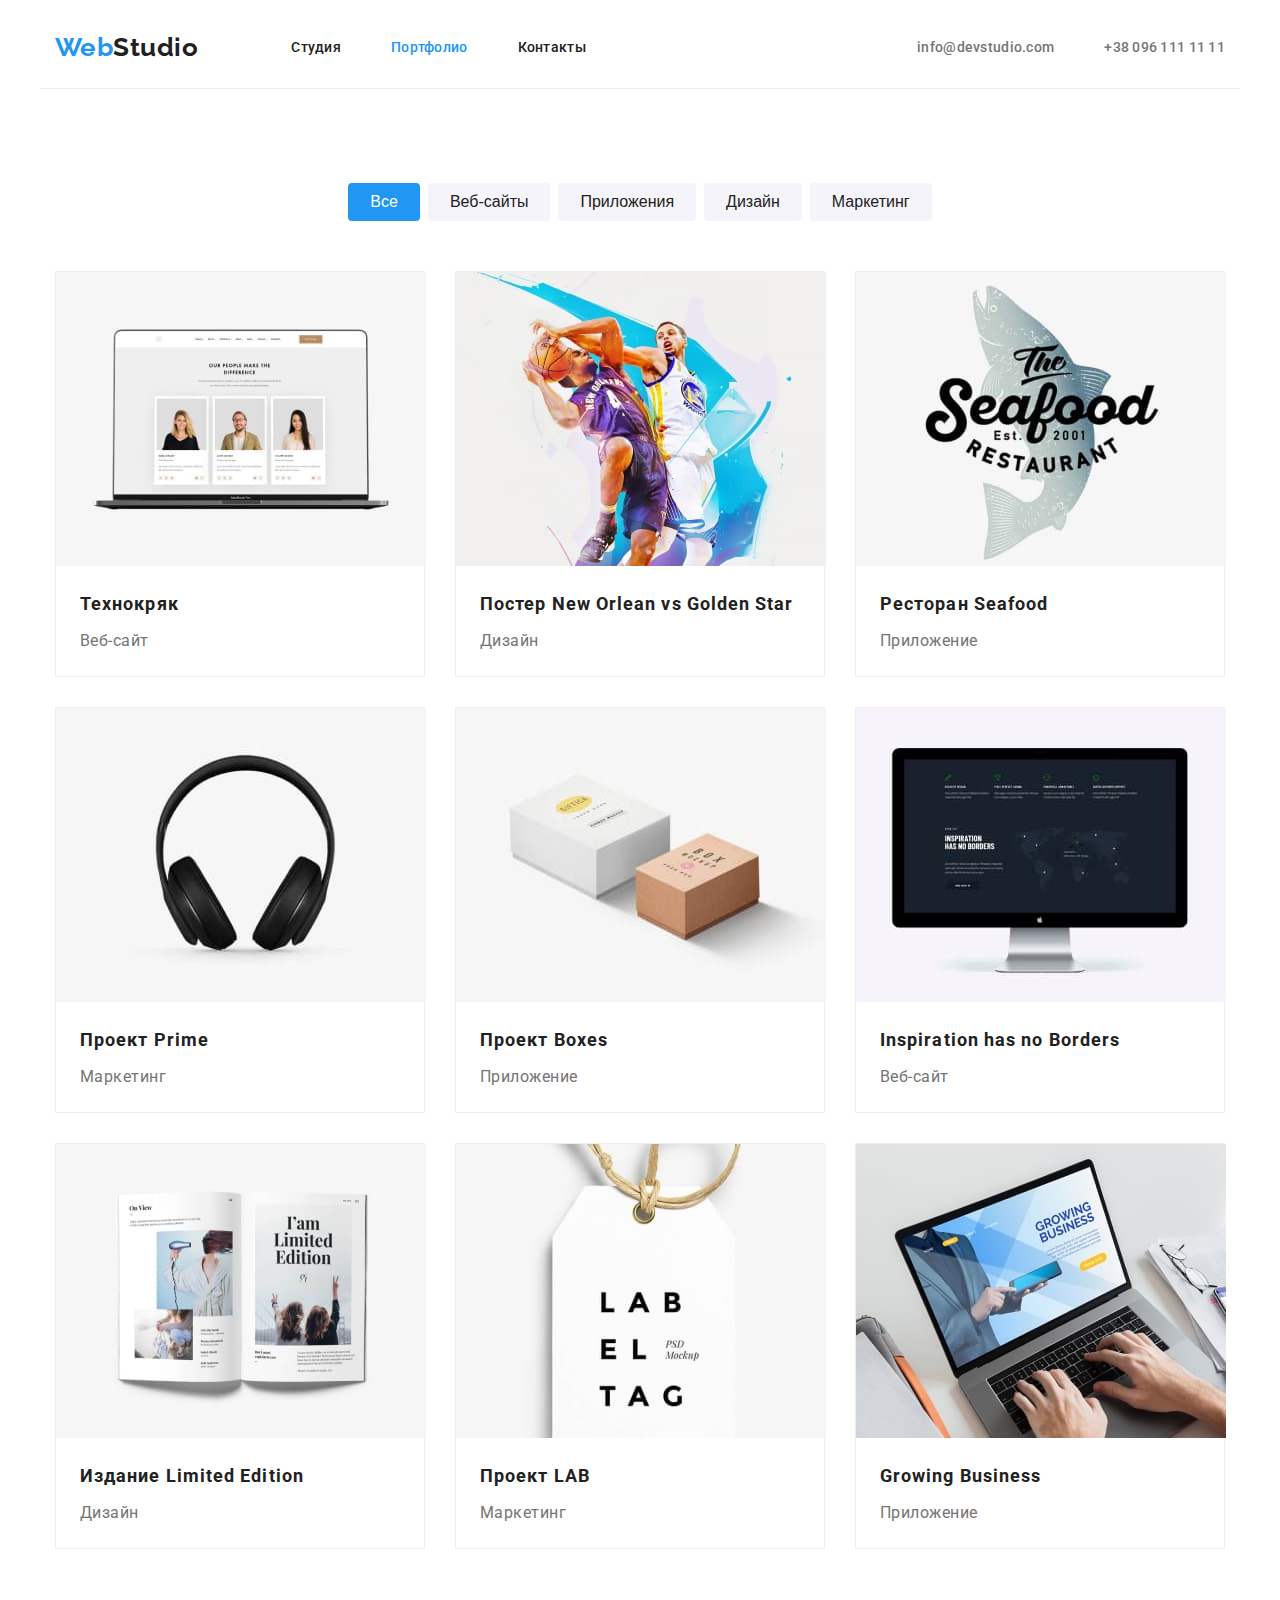
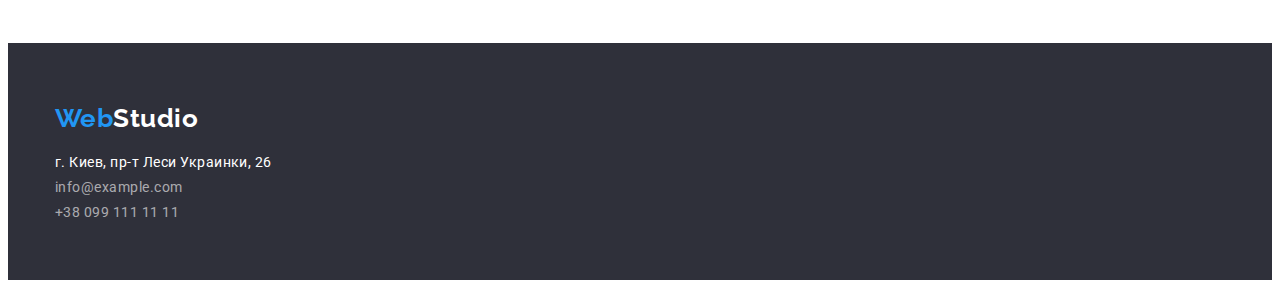
==== portfolio.html @ f2eadd8b "скопіював файли з попередньої  роботи" ====
<!DOCTYPE html>
<html lang="ru">

<head>
    <meta charset="UTF-8">
    <meta http-equiv="X-UA-Compatible" content="IE=edge">
    <meta name="viewport" content="width=device-width, initial-scale=1.0">
    <title>Document</title>
    <link
        href="https://fonts.googleapis.com/css2?family=Raleway:wght@700&family=Roboto:wght@400;500;700;900&display=swap"
        rel="stylesheet" />
    <link rel="stylesheet" href="node_modules/modern-normalize/modern-normalize.css">
    <link rel="stylesheet" href="./css/styles.css">

</head>

<body>

    <header>
        <section class="header ">
            <div class="container container-header">
                <a href="./index.html" class="logo"> <span class="blue-part">Web</span>Studio</a>
                <nav class="nav">
                    <ul class="site-nav">
                        <li class="nav-item"><a href="/index.html" class="link ">Студия</a></li>
                        <li class="nav-item"><a href="./portfolio.html" class="link current">Портфолио</a></li>
                        <li class="nav-item"><a href="" class="link ">Контакты</a></li>
    
                    </ul>
                </nav>
                <div class="connection">
                      <ul class="site-link">
                          <li class="connection-item"><a href="mailto:info@devstudio.com" class="link">info@devstudio.com</a></li>
                          <li class="connection-item"><a href="tel:+380961111111" class="link">+38 096 111 11 11</a></li>
                     </ul>
                </div>

            </div>
        </section>
    </header>

   <main>
       <h1 class="visually-hidden"> портфолио вебстудии</h1>
       
       <section class="section">
           <div class="container portfolio-cnt">
            <h2 class="visually-hidden">образци</h2>
            <ul class="filter ">
                <li class="filters"><button type="button" class="filter-button current">Все</button></li>
                <li class="filters"><button type="button" class="filter-button">Веб-сайты</button></li>
                <li class="filters"><button type="button" class="filter-button">Приложения</button></li>
                <li class="filters"><button type="button" class="filter-button">Дизайн</button></li>
                <li class="filters"><button type="button" class="filter-button">Маркетинг</button></li>
            </ul>
            
            
            <ul class="exampls card-set">
                <li class="one-exampl"> <a href="" class="link"><img src="./images/img(1)(1).jpg" alt="Технокряк" width="370">
                        <h3 class="title">Технокряк</h3>
                        <p class="kind">Веб-сайт</p>
                    </a>
            
                </li>
                <li  class="one-exampl"><a href="" class="link"> <img src="./images/img(2)1.jpg" alt="Постер New Orlean vs Golden Star" width="370">
                        <h3 class="title">Постер New Orlean vs Golden Star </h3>
                        <p class="kind">Дизайн</p>
                    </a>
            
                </li>
                <li class="one-exampl"><a href="" class="link"> <img src="./images/img(3)(1).jpg" alt="Ресторан Seafood" width="370">
                        <h3 class="title">Ресторан Seafood</h3>
                        <p class="kind">Приложение</p>
                    </a>
            
                </li>
                <li class="one-exampl"><a href="" class="link"><img src="./images/img(4)(1).jpg" alt="Проект Prime" width="370">
                        <h3 class="title">Проект Prime</h3>
                        <p class="kind">Маркетинг</p>
                    </a>
            
                </li>
                <li class="one-exampl"><a href="" class="link"><img src="./images/img(5)(1).jpg" alt="Проект Boxes" width="370">
                        <h3 class="title">Проект Boxes</h3>
                        <p class="kind">Приложение</p>
                    </a>
            
                </li>
                <li class="one-exampl"><a href="" class="link"><img src="./images/img(6)(1).jpg" alt="Inspiration has no Borders" width="370">
                        <h3 class="title">Inspiration has no Borders</h3>
                        <p class="kind">Веб-сайт</p>
                    </a>
            
                </li>
                <li class="one-exampl"><a href="" class="link"><img src="./images/img(7)(1).jpg" alt="Издание Limited Edition" width="370">
                        <h3 class="title">Издание Limited Edition</h3>
                        <p class="kind">Дизайн</p>
                    </a>
            
                </li>
                <li class="one-exampl"><a href="" class="link"><img src="./images/img(8)(1).jpg" alt="Проект LAB" width="370">
                        <h3 class="title">Проект LAB</h3>
                        <p class="kind">Маркетинг</p>
                    </a>
            
                </li>
                <li class="one-exampl"><a href="" class="link"><img src="./images/img(9)(1).jpg" alt="Growing Business" width="370">
                        <h3 class="title">Growing Business</h3>
                        <p class="kind">Приложение</p>
                    </a>
            
                </li>
            </ul>
           </div>
       </section>


   </main>

    <footer class="footer">
        <div class="container footer-container">
            <a href="./index.html" class="footer-logo logo"> <span class="blue-part">Web</span>Studio</a>
            <address class="address">
                <p class="kuyiv-address">г. Киев, пр-т Леси Украинки, 26</p>
                <a href="mailto:info@example.com" class="link">info@example.com</a>
                <a href="tel:+380991111111" class="link tell-link">+38 099 111 11 11</a>
            </address>
        </div>
    
    </footer>
</body>

</html>
---- css/styles.css ----
html {
    box-sizing: border-box;
}


*,
*::before,
*::after {
    box-sizing: inherit;
}


:root {
    --primary-text-color: #757575;
    --section-title-color: #212121;
    --accent-color: #2196F3;
    --white-color: #ffffff;
    --fotter-link: rgba(255, 255, 255, 0.6);


}
  
/* --------RESET------- */

p,
h1,
h2,
h3,
h4,
h5,
h6 {
    margin: 0;
}

ul, ol {
    padding-left: 0;
    margin: 0;
}

img {
    display: block;
}

/* ----------загальні--------- */


body {

    color:var(--primary-text-color) ;
    font-family: 'Roboto', sans-serif;
    letter-spacing: 0.03em;   
}

.container {
    width: 1200px;
    padding-left: 15px;
    padding-right: 15px;
    margin: 0 auto;
}

.title {
    color:var(--section-title-color);
    ;

}

.hero-title,
.preferences-title {
    text-transform: uppercase;
}



.section-title {
    height: 42px;
    margin-bottom: 50px;
        font-weight: 700;
        font-size: 36px;
        line-height: 1.16;
        text-align: center;
    
        color:var(--section-title-color)
}

ul {
    list-style: none;
} 

.link {
    text-decoration: none;
}

.section {

    padding-top: 94px;
}

/* heder */
/* логотип */



.container-header {

    display: flex;
      border-bottom: 1px solid #ECECEC;
    
}

.header {
    background: #FFFFFF;

}

.logo {
    margin-right: 93px;
    padding-top:24px ;
   

    font-family: 'Raleway', sans-serif;
        font-weight: 700;
        font-size: 26px;
        line-height: 1.19;
        color: var(--section-title-color);
        text-decoration: none;
}
.logo .blue-part,
.footer-logo .blue-part {
    color: var(--accent-color);
}

.footer-logo {
    font-family: 'Raleway', sans-serif;
        font-weight: 700;
        font-size: 26px;
        line-height: 1, 19;
        color: var(--white-color);
        text-decoration: none;
}

/* site naw */

.nav-item:not(:last-child),
.connection-item:not(:last-child)   {
    margin-right: 50px;
}




.site-nav .link {
    color: var(--section-title-color);

}



.site-nav .link:hover,
 .site-nav .link:focus {
    color: var(--accent-color);
 }
 .site-link .link,
 .site-nav .link {
     display: inline-block;
     padding-top: 32px;
     padding-bottom: 32px;

 }



/* посилання у шапці  */
.site-link .link {
color: var(--primary-text-color);
}

.site-link .link:hover,
.site-link .link:focus {
color:var(--accent-color);
} 

.connection {
    margin-left: auto;
}

/* спільне для усіх посилань шапки */
.site-link,
.site-nav {
    font-family: 'Roboto';
        font-weight: 500;
        font-size: 14px;
        line-height: 1.14;
        letter-spacing: 0.02em; 
         display: flex;


}
/* хедер закрито */


 
/* main */

/* герой */

.hero .container{

 margin-bottom: 94px;

}

.hero {
    padding-top: 200px;
    padding-bottom: 210px;
    text-align: center;
   background: #2F303A;
}

    

.hero-title {
    margin-bottom: 30px;
           font-weight: 900;
        font-size: 44px;
        line-height: 1.36;
        margin: 0 auto;

    max-width: 696px;    
     
}
       
/* button */
.hero .hero-button {
    display: block;
    height: 50px;
    width: 200;
    margin: 0 auto;
    padding: 10px  34px;
        border-radius: 4px;
        font-family: inherit;
        font-weight: 700;
        font-size: 16px;
        line-height: 1.88;
        border: 0;
        background-color: #2196F3; 

        cursor: pointer; 
        margin-top: 30px;  
}


.hero .hero-button:hover,
.hero .hero-button:focus {
    background: #188CE8;
}



 /* cпільне для банера */
 .hero-button,
 .hero-title {
     color: var(--white-color);
     letter-spacing: 0.06em;
  
 } 
 /* герой закрито */

 /* перша секція */

.preferences:not(:last-child) {
    margin-right: 30px;
}


 .preferences-list {
    display: flex;
 }
 
 .section-preferences {

 
 }

 .container-preferences {

 }

 .visually-hidden {
     position: absolute;
     width: 1px;
     height: 1px;
     margin: -1px;
     border: 0;
     padding: 0;

     white-space: nowrap;
     clip-path: inset(100%);
     clip: rect(0 0 0 0);
     overflow: hidden;
 }


.preferences-title {
    height: 16px;
    width: 270px;
    margin-bottom: 10px;
        font-weight: 700;
        font-size: 14px;
        line-height: 1.14;
        color: var(--section-title-color)
}
.preferences-text {
    height: 75px;
    width: 270px;
        font-size: 14px;
        line-height: 1.71;
 }
 /* перша секція закрито */


 /* -----------WORKS--------- */

.works {
 margin-bottom: 94px;
}


.works-list {
     display: flex;

}

.works-foto:not(:last-child) {
     margin-right: 30px;
     
}

.works-title {
    width: 376;

}



/* наша команда */

.co-worker {
    width: 270px;
    background-color: var(--white-color);
    border-bottom-right-radius: 4px;
    border-bottom-left-radius: 4px;
    box-shadow: 0px 2px 1px 0px #00000033;
    
        box-shadow: 0px 1px 1px 0px #00000024;
    
        box-shadow: 0px 1px 3px 0px #0000001F;;

}



.co-worker:not(:last-child) {
    margin-right: 30px;
}

.team-list {
 display: flex;
}

.team-container {

   padding-bottom: 94px;

}

.our-team {
background: #F5F4FA;

}

.name {
        font-weight: 500;
        font-size: 16px;
        line-height: 1.17;
        margin-top: 30px;
        margin-bottom: 10px;
        text-align: center;

}

.position {
        font-size: 16px;
        line-height: 1.17px;
        margin-bottom: 30px;
        text-align: center;

}

/* наша команда end */
/* main end */


/* footer */

.footer-container {
    padding-bottom: 60px;
    padding-top: 60px;
}

.footer {
    background: #2F303A;
}

.address {
    margin-top: 20px;
    color: #ffffff;
}

.kuyiv-address {
    margin-bottom: 9px;
    font-style: normal;
}

.address .link {
    display: block;
    width: 231px;
    color: var(--fotter-link);
    font-style: normal;
}

.tell-link {
    margin-top: 9px;
}

.address-link .link,
.address {
font-size: 14px;


}


/* додатково для портфоліо */
 
/* filter button */

.portfolio-cnt {
   margin-bottom: 94px;

}

.filter {
    display: flex;
    margin: 0 auto;
    justify-content: center;
    flex-basis: calc((100%-30px)3);
}

.card-set {
    display: flex;
    flex-wrap: wrap;
    gap: 30px;
}


.filters:not(:last-child) {
    margin-right: 8px;
}

.filter-button {
    padding: 6px 22px;
    border: 0;
    border-radius: 4px;
    margin-bottom: 50px;


    font-weight: 500;
        font-size: 16px;
        line-height:1.62;
        color: var(--section-title-color);
        cursor: pointer;
        background: #F5F4FA;
}
.filter-button:hover,
.filter-button:focus {
    box-shadow: 0px 2px 2px 0px #0000001F;
    
        box-shadow: 0px 1px 2px 0px #00000014;
    
        box-shadow: 0px 3px 1px 0px #0000001A;

    font-family: inherit;

    color: var(--white-color);
    background-color: var(--accent-color);
}
 /* filter button end */
 
 /* приклади */

 .one-exampl {
     border: 1px solid #EEEEEE;
     width: 370px;
     
 }


.exampls .title {
    padding: 0 0 0 24px;
    font-weight: 700;
        font-size: 18px;
        line-height: 2;
        letter-spacing: 0.06em;
        margin-top: 20px;
} 

.exampls .kind {
    padding: 0 0 0 24px;
        font-size: 16px;
        line-height: 1.87;
        color: var(--primary-text-color);
        margin-bottom: 20px;
        margin-top: 4px;
}


 .address-link .link:hover, 
 .address-link .link:focus {
     color: var(--accent-color);
 }

 /* правкі */
.site-nav .current {
    color: var(--accent-color);
}
.filter .current {
background-color: var(--accent-color);
color: var(--white-color);
}

.exampls .title {

}
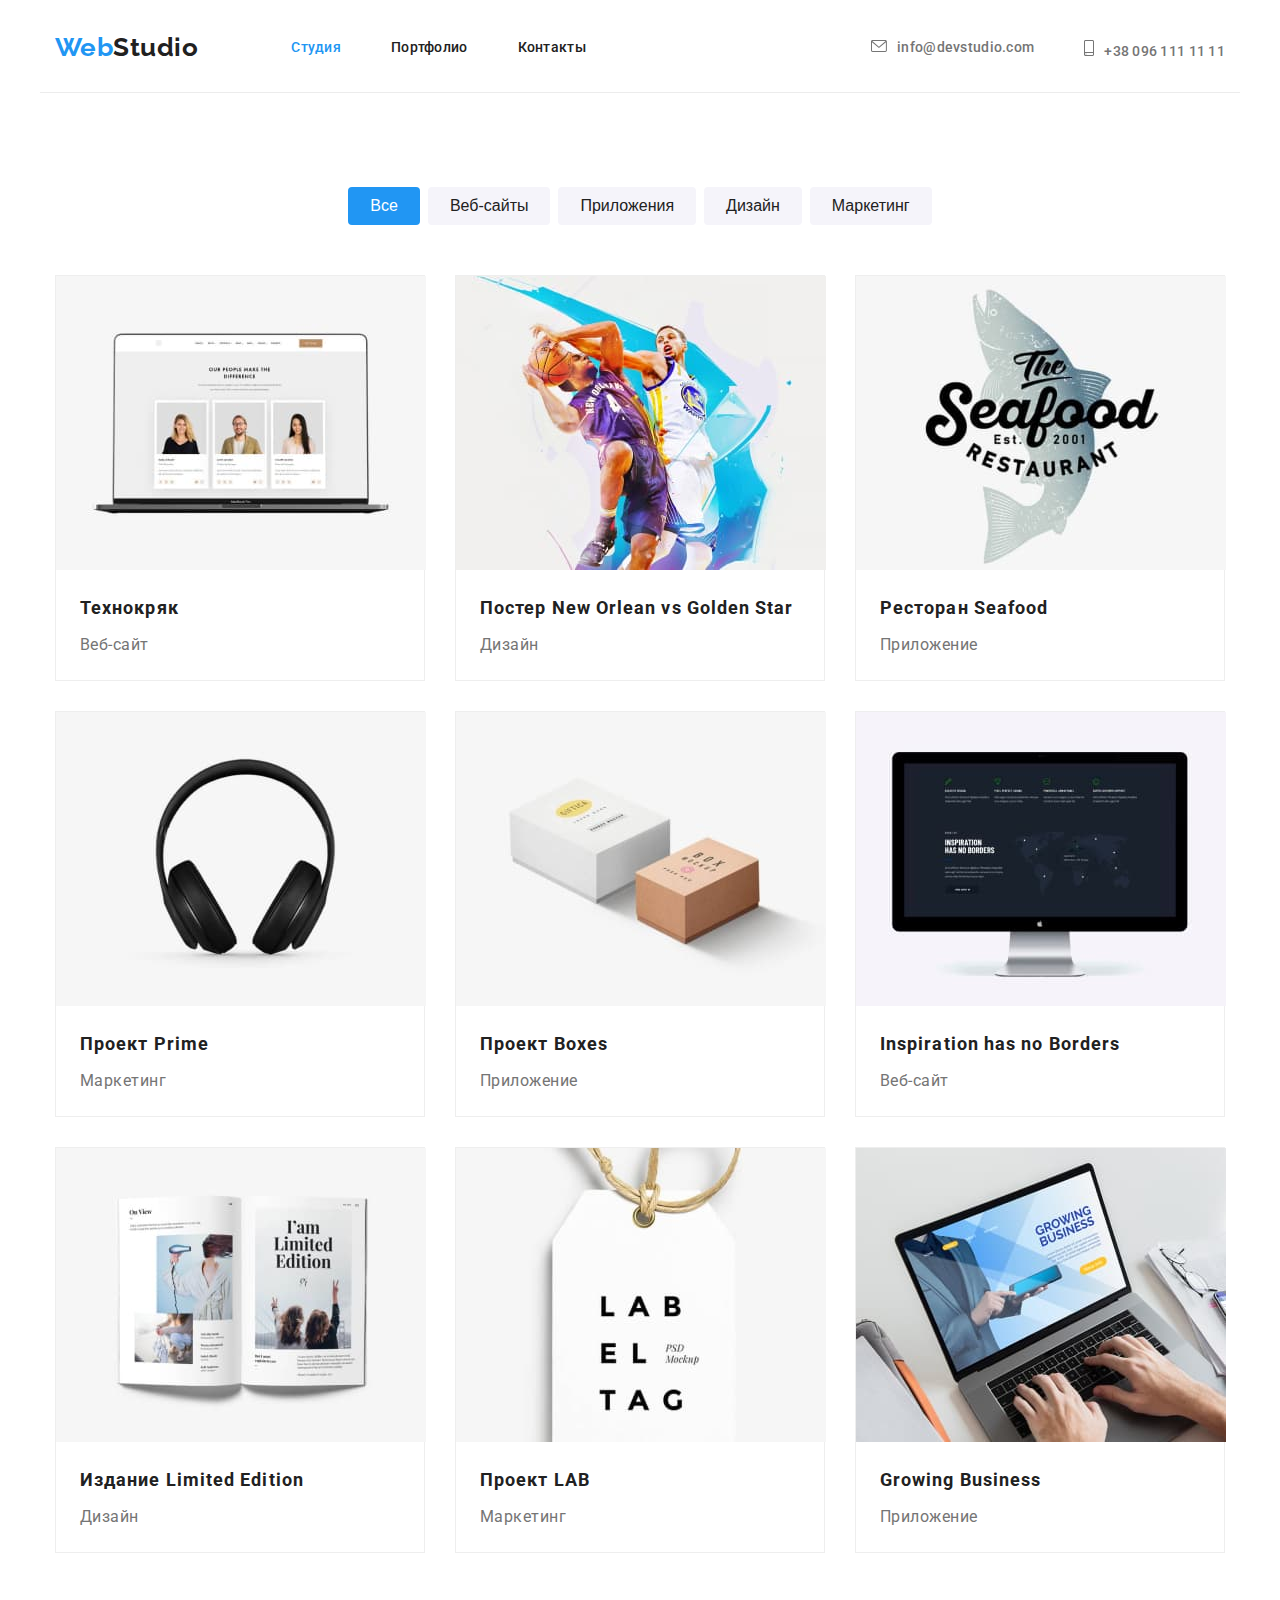
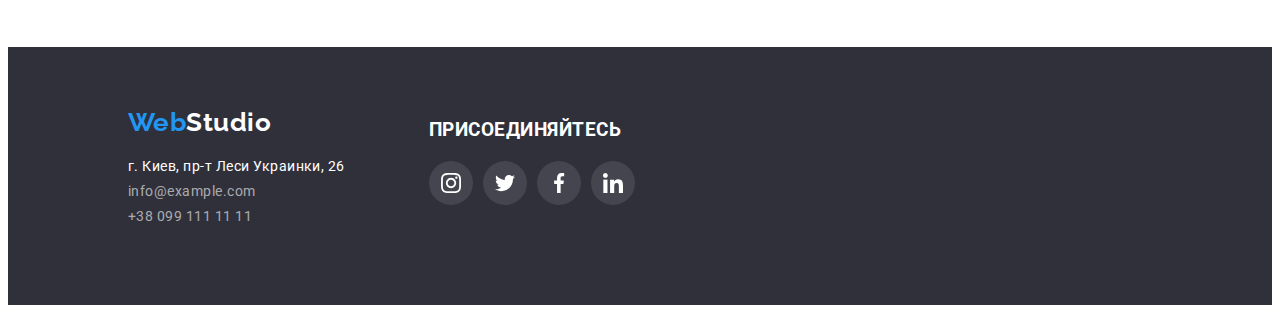
==== commit 53d7948f: "додаав усе шо треба" ====
--- a/portfolio.html
+++ b/portfolio.html
@@ -17,28 +17,33 @@
 <body>
 
     <header>
-        <section class="header ">
+        <section class="header">
             <div class="container container-header">
                 <a href="./index.html" class="logo"> <span class="blue-part">Web</span>Studio</a>
                 <nav class="nav">
                     <ul class="site-nav">
-                        <li class="nav-item"><a href="/index.html" class="link ">Студия</a></li>
-                        <li class="nav-item"><a href="./portfolio.html" class="link current">Портфолио</a></li>
+                        <li class="nav-item"><a href="./index.html" class="link current">Студия</a></li>
+                        <li class="nav-item"><a href="./portfolio.html" class="link ">Портфолио</a></li>
                         <li class="nav-item"><a href="" class="link ">Контакты</a></li>
     
                     </ul>
                 </nav>
                 <div class="connection">
-                      <ul class="site-link">
-                          <li class="connection-item"><a href="mailto:info@devstudio.com" class="link">info@devstudio.com</a></li>
-                          <li class="connection-item"><a href="tel:+380961111111" class="link">+38 096 111 11 11</a></li>
-                     </ul>
+                    <ul class="site-link">
+                        <li class="connection-item"><a href="mailto:info@devstudio.com" class="link"><svg
+                                    class="connection-icon" width="16px" height="12px">
+                                    <use href="./images/icons&BG/icons.svg#icon-envelope"></use>
+                                </svg>info@devstudio.com</a></li>
+                        <li class="connection-item"><a href="tel:+380961111111" class="link ">
+                                <svg class="connection-icon" width="10px" height="16px">
+                                    <use href="./images/icons&BG/icons.svg#icon-smartphone"></use>
+                                </svg>+38 096 111 11 11</a></li>
+                    </ul>
                 </div>
-
+    
             </div>
         </section>
     </header>
-
    <main>
        <h1 class="visually-hidden"> портфолио вебстудии</h1>
        
@@ -116,17 +121,50 @@
 
    </main>
 
-    <footer class="footer">
-        <div class="container footer-container">
-            <a href="./index.html" class="footer-logo logo"> <span class="blue-part">Web</span>Studio</a>
-            <address class="address">
-                <p class="kuyiv-address">г. Киев, пр-т Леси Украинки, 26</p>
-                <a href="mailto:info@example.com" class="link">info@example.com</a>
-                <a href="tel:+380991111111" class="link tell-link">+38 099 111 11 11</a>
-            </address>
-        </div>
-    
-    </footer>
+        <footer class="footer">
+            <div class=" footer-container">
+                <a href="./index.html" class="footer-logo logo"> <span class="blue-part">Web</span>Studio</a>
+                <address class="address">
+                    <p class="kuyiv-address">г. Киев, пр-т Леси Украинки, 26</p>
+                    <a href="mailto:info@example.com" class="link">info@example.com</a>
+                    <a href="tel:+380991111111" class="link tell-link">+38 099 111 11 11</a>
+                </address>
+            </div>
+        
+            <div class="join-container ">
+        
+                <h3 class="join-title">присоединяйтесь</h3>
+        
+                <ul class="soc-list">
+                    <li class="soc-item">
+                        <a href="" class=" soc">
+                            <svg class="co-worker-soc-icon soc-icon" width="20px" height="20px">
+                                <use href="./images/icons&BG/icons.svg#icon-instagram-2-1"></use>
+                            </svg>
+                        </a>
+                    </li>
+                    <li class="co-worker-soc-item">
+                        <a href="" class="soc"> <svg class="co-worker-soc-icon" width="20px" height="20px">
+                                <use href="./images/icons&BG/icons.svg#icon-twitter-1"></use>
+                            </svg></a>
+                    </li>
+                    <li class="co-worker-soc-item">
+                        <a href="" class="soc">
+                            <svg class="co-worker-soc-icon" width="20px" height="20px">
+                                <use href="./images/icons&BG/icons.svg#icon-facebook-11"></use>
+                            </svg>
+                        </a>
+                    </li>
+                    <li class="co-worker-soc-item">
+                        <a href="" class="soc"><svg class="co-worker-soc-icon" width="20px" height="20px">
+                                <use href="./images/icons&BG/icons.svg#icon-linkedin-1"></use>
+                            </svg></a>
+                    </li>
+                </ul>
+        
+            </div>
+        
+        </footer>
 </body>
 
 </html>--- a/css/styles.css
+++ b/css/styles.css
@@ -11,6 +11,7 @@
 
 
 :root {
+    --icon-silver--:#AFB1B8;
     --primary-text-color: #757575;
     --section-title-color: #212121;
     --accent-color: #2196F3;
@@ -64,6 +65,8 @@
 
 }
 
+
+.join-title,
 .hero-title,
 .preferences-title {
     text-transform: uppercase;
@@ -170,11 +173,18 @@
 
 
 /* посилання у шапці  */
+
+.connection-icon {
+    margin-right: 10px;
+    fill: currentColor;
+}
+
+
 .site-link .link {
 color: var(--primary-text-color);
 }
 
-.site-link .link:hover,
+.connection-item .link:hover,
 .site-link .link:focus {
 color:var(--accent-color);
 } 
@@ -205,15 +215,19 @@
 
 .hero .container{
 
- margin-bottom: 94px;
+ /* margin-bottom: ; */
 
 }
 
 .hero {
+    background-image:linear-gradient(rgba(47, 48, 58, 0.4), rgba(47, 48, 58, 0.4)), url(../images/icons&BG/Img-bg-hero.jpg);
+    background-position: center;
+    background-repeat: no-repeat;
+    background-position: center;
     padding-top: 200px;
-    padding-bottom: 210px;
+    padding-bottom: 200px;
     text-align: center;
-   background: #2F303A;
+   /* background: #2F303A; */
 }
 
     
@@ -315,6 +329,18 @@
         font-size: 14px;
         line-height: 1.71;
  }
+
+ .pref-img  {
+     width: 270px;
+     height: 120px;
+     padding: 25px 100px;
+    background: #F5F4FA;
+    margin-bottom: 30px;
+    border-radius: 4px;
+     
+ }
+
+
  /* перша секція закрито */
 
 
@@ -391,24 +417,113 @@
 .position {
         font-size: 16px;
         line-height: 1.17px;
-        margin-bottom: 30px;
+        margin-bottom: 16px;
         text-align: center;
 
 }
 
 /* наша команда end */
+
+
+
+/* ---------customers-------- */
+
+
+
+
+
+
+.customer {
+    width: 170px;
+    height: 92px;
+    border: 1px solid #AFB1B8;
+        border-radius: 4px;
+        align-content: center;
+    justify-content: center;
+    display: flex;
+}
+
+.customer:not(:last-child) {
+    margin-right: 30px;
+}
+
+
+.customer-list {
+    
+    display: flex;
+    margin-bottom: 94px;
+}
+
+
+.customer:hover,
+.customer:focus
+ {
+    border: 1px solid var(--accent-color);
+}
+
+.customer-link:hover,
+.customer-link:focus {
+    color: var(--accent-color);
+    border: var(--accent-color);
+}
+
+.customer-link {
+    
+    align-items: center;
+    
+        justify-content: center;
+        display: flex;
+    color: var(--icon-silver--);
+}
+
+.customer-icon {
+   
+   
+    fill: currentColor;
+}
+
+
+
 /* main end */
 
 
 /* footer */
 
+.soc {
+            width: 44px;
+            height: 44px;
+            border-radius: 50%;
+            display: flex;
+            align-items: center;
+            justify-content: center;
+            color:var(--white-color);
+            background-color: rgba(255, 255, 255, 0.1);
+    
+        }
+ 
+        
+.soc:hover,
+.soc:focus {
+    background-color: var(--accent-color);
+}
+
+.soc-item:not(:last-child) {
+    margin-right: 10px;
+}
+
+
+
 .footer-container {
+    width: 231px;
     padding-bottom: 60px;
     padding-top: 60px;
+    margin-left: 120px;
+    margin-right: 70px;
 }
 
 .footer {
     background: #2F303A;
+    display: flex;
 }
 
 .address {
@@ -435,9 +550,44 @@
 .address-link .link,
 .address {
 font-size: 14px;
-
-
-}
+}
+
+.soc-list {
+    display: flex;
+}
+
+.join-container {
+    margin-bottom: 100px;
+    margin-top: 72px;
+}
+
+
+.join-title {
+    font-weight: 700;
+    font-size: 14;
+    height: 1.14;
+    text-align: left;
+    margin-bottom: 20px;
+    
+    color: var(--white-color);
+     /* Font size: 14px;
+      Line height: 16px; 
+      Align: Left; */
+}
+
+
+
+
+
+/* ------постійні клієнти------- */
+
+
+.customer-title {
+    margin-top: 94px;
+}
+
+
+
 
 
 /* додатково для портфоліо */
@@ -502,6 +652,16 @@
      border: 1px solid #EEEEEE;
      width: 370px;
      
+ }
+
+
+ .one-exampl:hover,
+ .one-exampl:focus {
+    box-shadow: 1px 4px 6px 0px #00000029;
+    
+        box-shadow: 0px 4px 4px 0px #0000000F;
+    
+        box-shadow: 0px 1px 1px 0px #0000001F;
  }
 
 
@@ -540,4 +700,49 @@
 
 .exampls .title {
 
-}+}
+
+
+
+/* ---------ICONS-------- */
+
+.master-soc {
+    width: 44px;
+    height: 44px;
+    border-radius: 50%;
+    display: flex;
+    align-items: center;
+    justify-content: center;
+    color: var(--icon-silver--);
+    
+
+}
+
+
+
+
+.co-worker-soc-icon {
+    fill: currentColor;
+}
+
+.master-soc:hover,
+.master-soc:focus {
+    background-color: var(--accent-color);
+    color: var(--white-color);
+}
+
+
+
+.co-worker-soc-list {
+    display: flex;
+    justify-content: center;
+    margin-bottom: 30px; 
+}
+
+.co-worker-soc-item:not(:last-child) {
+    margin-right: 10px;
+}
+
+
+/* -------header icins-------- */
+
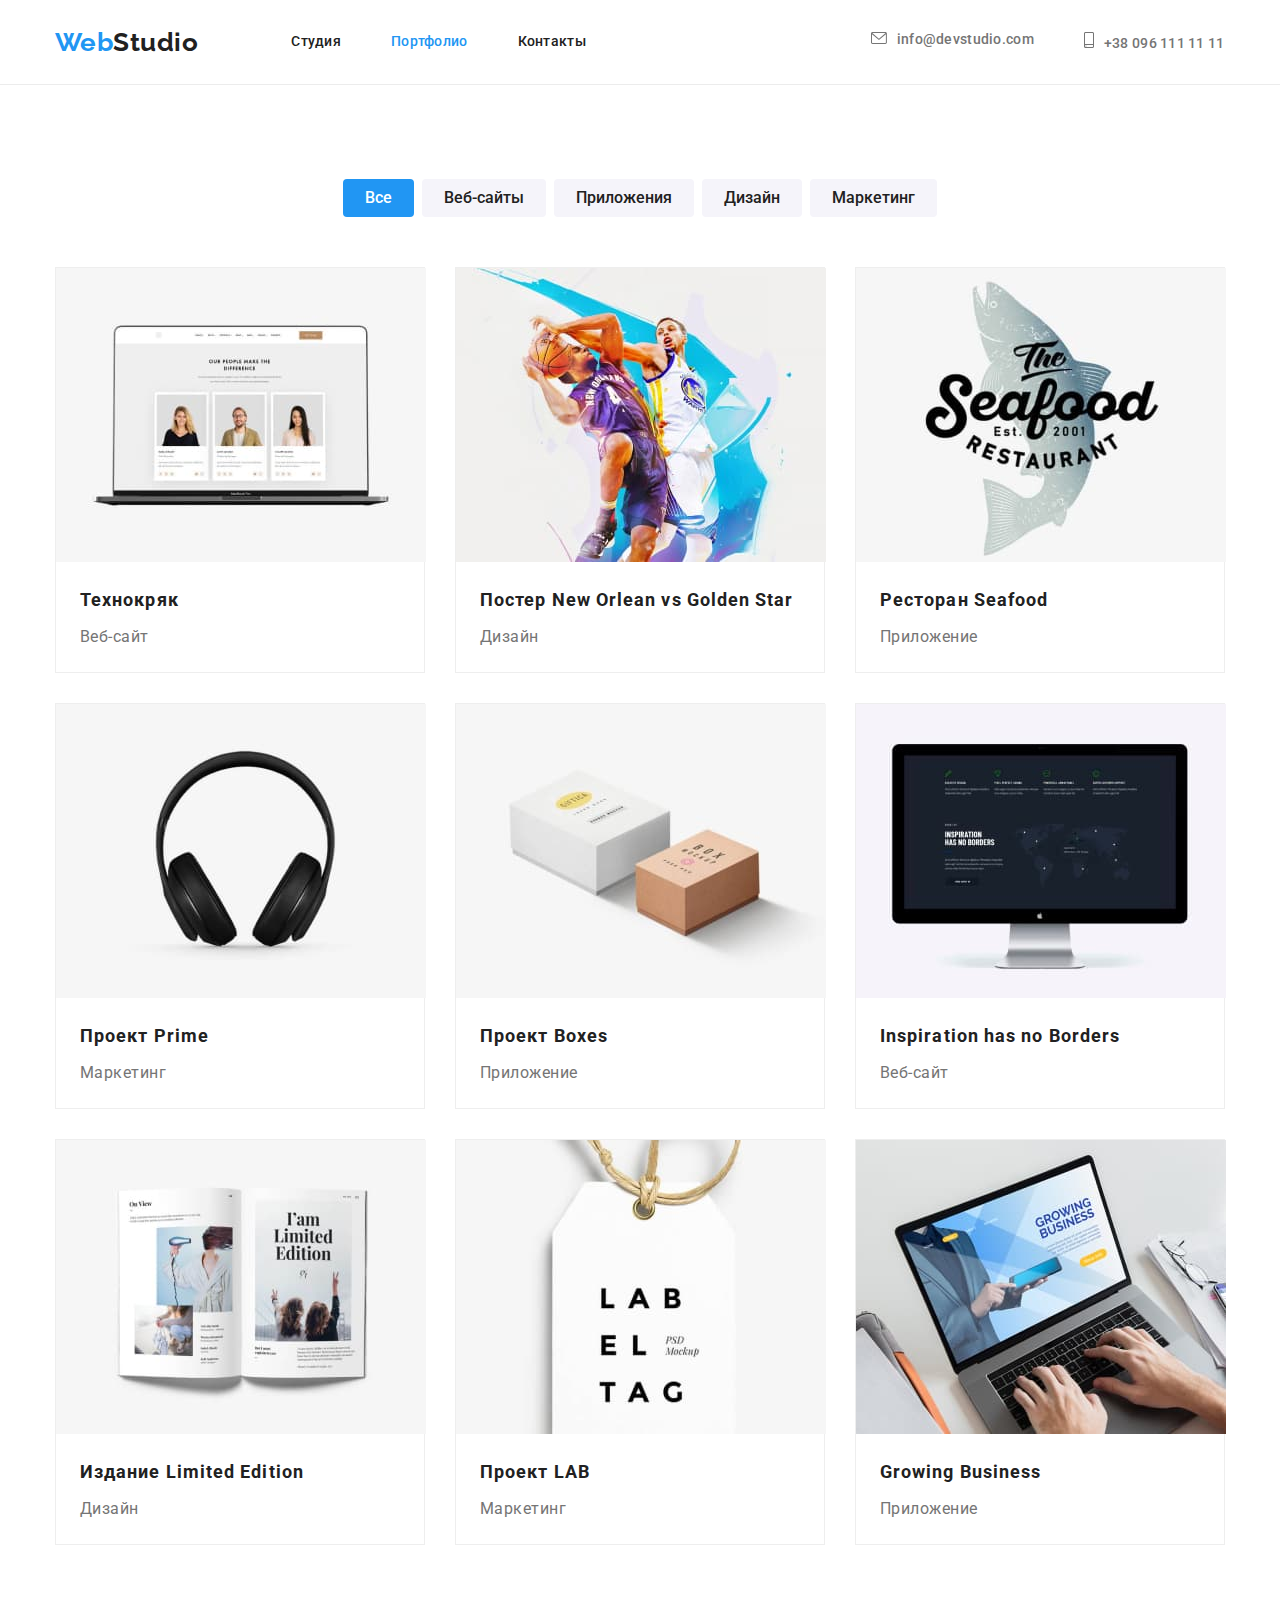
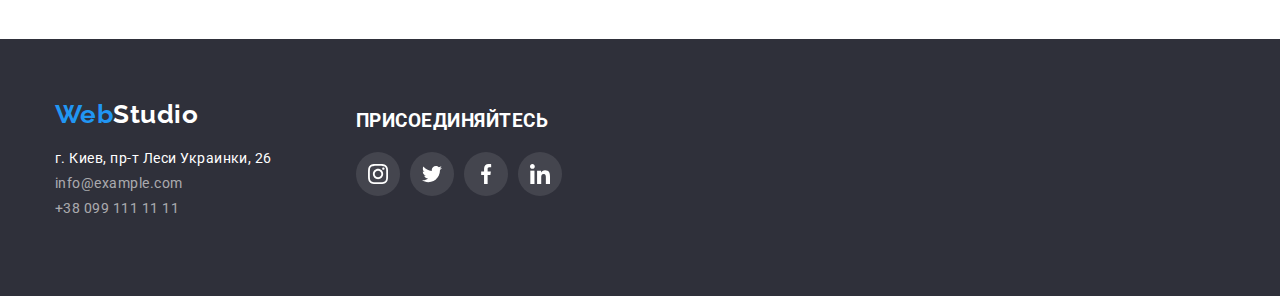
==== commit f869e923: "правки з 3роботи" ====
--- a/portfolio.html
+++ b/portfolio.html
@@ -9,7 +9,7 @@
     <link
         href="https://fonts.googleapis.com/css2?family=Raleway:wght@700&family=Roboto:wght@400;500;700;900&display=swap"
         rel="stylesheet" />
-    <link rel="stylesheet" href="node_modules/modern-normalize/modern-normalize.css">
+    <link rel="stylesheet" href="https://cdnjs.cloudflare.com/ajax/libs/modern-normalize/1.0.0/modern-normalize.min.css" />
     <link rel="stylesheet" href="./css/styles.css">
 
 </head>
@@ -17,18 +17,16 @@
 <body>
 
     <header>
-        <section class="header">
             <div class="container container-header">
                 <a href="./index.html" class="logo"> <span class="blue-part">Web</span>Studio</a>
                 <nav class="nav">
                     <ul class="site-nav">
-                        <li class="nav-item"><a href="./index.html" class="link current">Студия</a></li>
-                        <li class="nav-item"><a href="./portfolio.html" class="link ">Портфолио</a></li>
+                        <li class="nav-item"><a href="./index.html" class="link">Студия</a></li>
+                        <li class="nav-item"><a href="./portfolio.html" class="link current ">Портфолио</a></li>
                         <li class="nav-item"><a href="" class="link ">Контакты</a></li>
     
                     </ul>
                 </nav>
-                <div class="connection">
                     <ul class="site-link">
                         <li class="connection-item"><a href="mailto:info@devstudio.com" class="link"><svg
                                     class="connection-icon" width="16px" height="12px">
@@ -39,10 +37,10 @@
                                     <use href="./images/icons&BG/icons.svg#icon-smartphone"></use>
                                 </svg>+38 096 111 11 11</a></li>
                     </ul>
-                </div>
+            </div>         
+              
     
-            </div>
-        </section>
+
     </header>
    <main>
        <h1 class="visually-hidden"> портфолио вебстудии</h1>
@@ -121,50 +119,57 @@
 
    </main>
 
-        <footer class="footer">
-            <div class=" footer-container">
-                <a href="./index.html" class="footer-logo logo"> <span class="blue-part">Web</span>Studio</a>
-                <address class="address">
-                    <p class="kuyiv-address">г. Киев, пр-т Леси Украинки, 26</p>
-                    <a href="mailto:info@example.com" class="link">info@example.com</a>
-                    <a href="tel:+380991111111" class="link tell-link">+38 099 111 11 11</a>
-                </address>
-            </div>
-        
-            <div class="join-container ">
-        
-                <h3 class="join-title">присоединяйтесь</h3>
-        
-                <ul class="soc-list">
-                    <li class="soc-item">
-                        <a href="" class=" soc">
-                            <svg class="co-worker-soc-icon soc-icon" width="20px" height="20px">
-                                <use href="./images/icons&BG/icons.svg#icon-instagram-2-1"></use>
-                            </svg>
-                        </a>
-                    </li>
-                    <li class="co-worker-soc-item">
-                        <a href="" class="soc"> <svg class="co-worker-soc-icon" width="20px" height="20px">
-                                <use href="./images/icons&BG/icons.svg#icon-twitter-1"></use>
-                            </svg></a>
-                    </li>
-                    <li class="co-worker-soc-item">
-                        <a href="" class="soc">
-                            <svg class="co-worker-soc-icon" width="20px" height="20px">
-                                <use href="./images/icons&BG/icons.svg#icon-facebook-11"></use>
-                            </svg>
-                        </a>
-                    </li>
-                    <li class="co-worker-soc-item">
-                        <a href="" class="soc"><svg class="co-worker-soc-icon" width="20px" height="20px">
-                                <use href="./images/icons&BG/icons.svg#icon-linkedin-1"></use>
-                            </svg></a>
-                    </li>
-                </ul>
-        
-            </div>
-        
-        </footer>
+<footer class="footer">
+    <div class="footer-containers container">
+        <div class=" footer-container">
+            <a href="./index.html" class="footer-logo logo"> <span class="blue-part">Web</span>Studio</a>
+            <address class="address">
+                <p class="kuyiv-address">г. Киев, пр-т Леси Украинки, 26</p>
+                <a href="mailto:info@example.com" class="link">info@example.com</a>
+                <a href="tel:+380991111111" class="link tell-link">+38 099 111 11 11</a>
+            </address>
+        </div>
+
+        <div class="join-container ">
+
+            <h3 class="join-title">присоединяйтесь</h3>
+
+            <ul class="soc-list">
+                <li class="soc-item">
+                    <a href="" class=" soc">
+                        <svg class="co-worker-soc-icon soc-icon" width="20px" height="20px">
+                            <use href="./images/icons&BG/icons.svg#icon-instagram-2-1"></use>
+                        </svg>
+                    </a>
+                </li>
+                <li class="co-worker-soc-item">
+                    <a href="" class="soc"> <svg class="co-worker-soc-icon" width="20px" height="20px">
+                            <use href="./images/icons&BG/icons.svg#icon-twitter-1"></use>
+                        </svg></a>
+                </li>
+                <li class="co-worker-soc-item">
+                    <a href="" class="soc">
+                        <svg class="co-worker-soc-icon" width="20px" height="20px">
+                            <use href="./images/icons&BG/icons.svg#icon-facebook-11"></use>
+                        </svg>
+                    </a>
+                </li>
+                <li class="co-worker-soc-item">
+                    <a href="" class="soc"><svg class="co-worker-soc-icon" width="20px" height="20px">
+                            <use href="./images/icons&BG/icons.svg#icon-linkedin-1"></use>
+                        </svg></a>
+                </li>
+            </ul>
+
+        </div>
+    </div>
+
+
+
+
+
+
+</footer>
 </body>
 
 </html>--- a/css/styles.css
+++ b/css/styles.css
@@ -106,18 +106,19 @@
 .container-header {
 
     display: flex;
-      border-bottom: 1px solid #ECECEC;
-    
-}
-
-.header {
+      
+    align-items: center;
+}
+
+header {
     background: #FFFFFF;
+    border-bottom: 1px solid #ECECEC;
 
 }
 
 .logo {
     margin-right: 93px;
-    padding-top:24px ;
+    
    
 
     font-family: 'Raleway', sans-serif;
@@ -179,6 +180,10 @@
     fill: currentColor;
 }
 
+.site-link {
+    margin-left: 285px;
+}
+
 
 .site-link .link {
 color: var(--primary-text-color);
@@ -189,14 +194,11 @@
 color:var(--accent-color);
 } 
 
-.connection {
-    margin-left: auto;
-}
+
 
 /* спільне для усіх посилань шапки */
 .site-link,
 .site-nav {
-    font-family: 'Roboto';
         font-weight: 500;
         font-size: 14px;
         line-height: 1.14;
@@ -404,11 +406,15 @@
 
 }
 
+.co-worker-info {
+    margin-bottom: 30px;
+    margin-top: 30px;
+}
+
 .name {
         font-weight: 500;
         font-size: 16px;
         line-height: 1.17;
-        margin-top: 30px;
         margin-bottom: 10px;
         text-align: center;
 
@@ -416,7 +422,7 @@
 
 .position {
         font-size: 16px;
-        line-height: 1.17px;
+        line-height: 1.17;
         margin-bottom: 16px;
         text-align: center;
 
@@ -428,6 +434,15 @@
 
 /* ---------customers-------- */
 
+.customer-title {
+    
+}
+
+.customers-container {
+    padding-top: 94px;
+    padding-bottom: 94px;
+
+}
 
 
 
@@ -451,7 +466,7 @@
 .customer-list {
     
     display: flex;
-    margin-bottom: 94px;
+    
 }
 
 
@@ -512,12 +527,16 @@
 }
 
 
+.footer-containers {
+    display: flex;
+}
+
+
 
 .footer-container {
     width: 231px;
     padding-bottom: 60px;
     padding-top: 60px;
-    margin-left: 120px;
     margin-right: 70px;
 }
 
@@ -582,9 +601,7 @@
 /* ------постійні клієнти------- */
 
 
-.customer-title {
-    margin-top: 94px;
-}
+
 
 
 
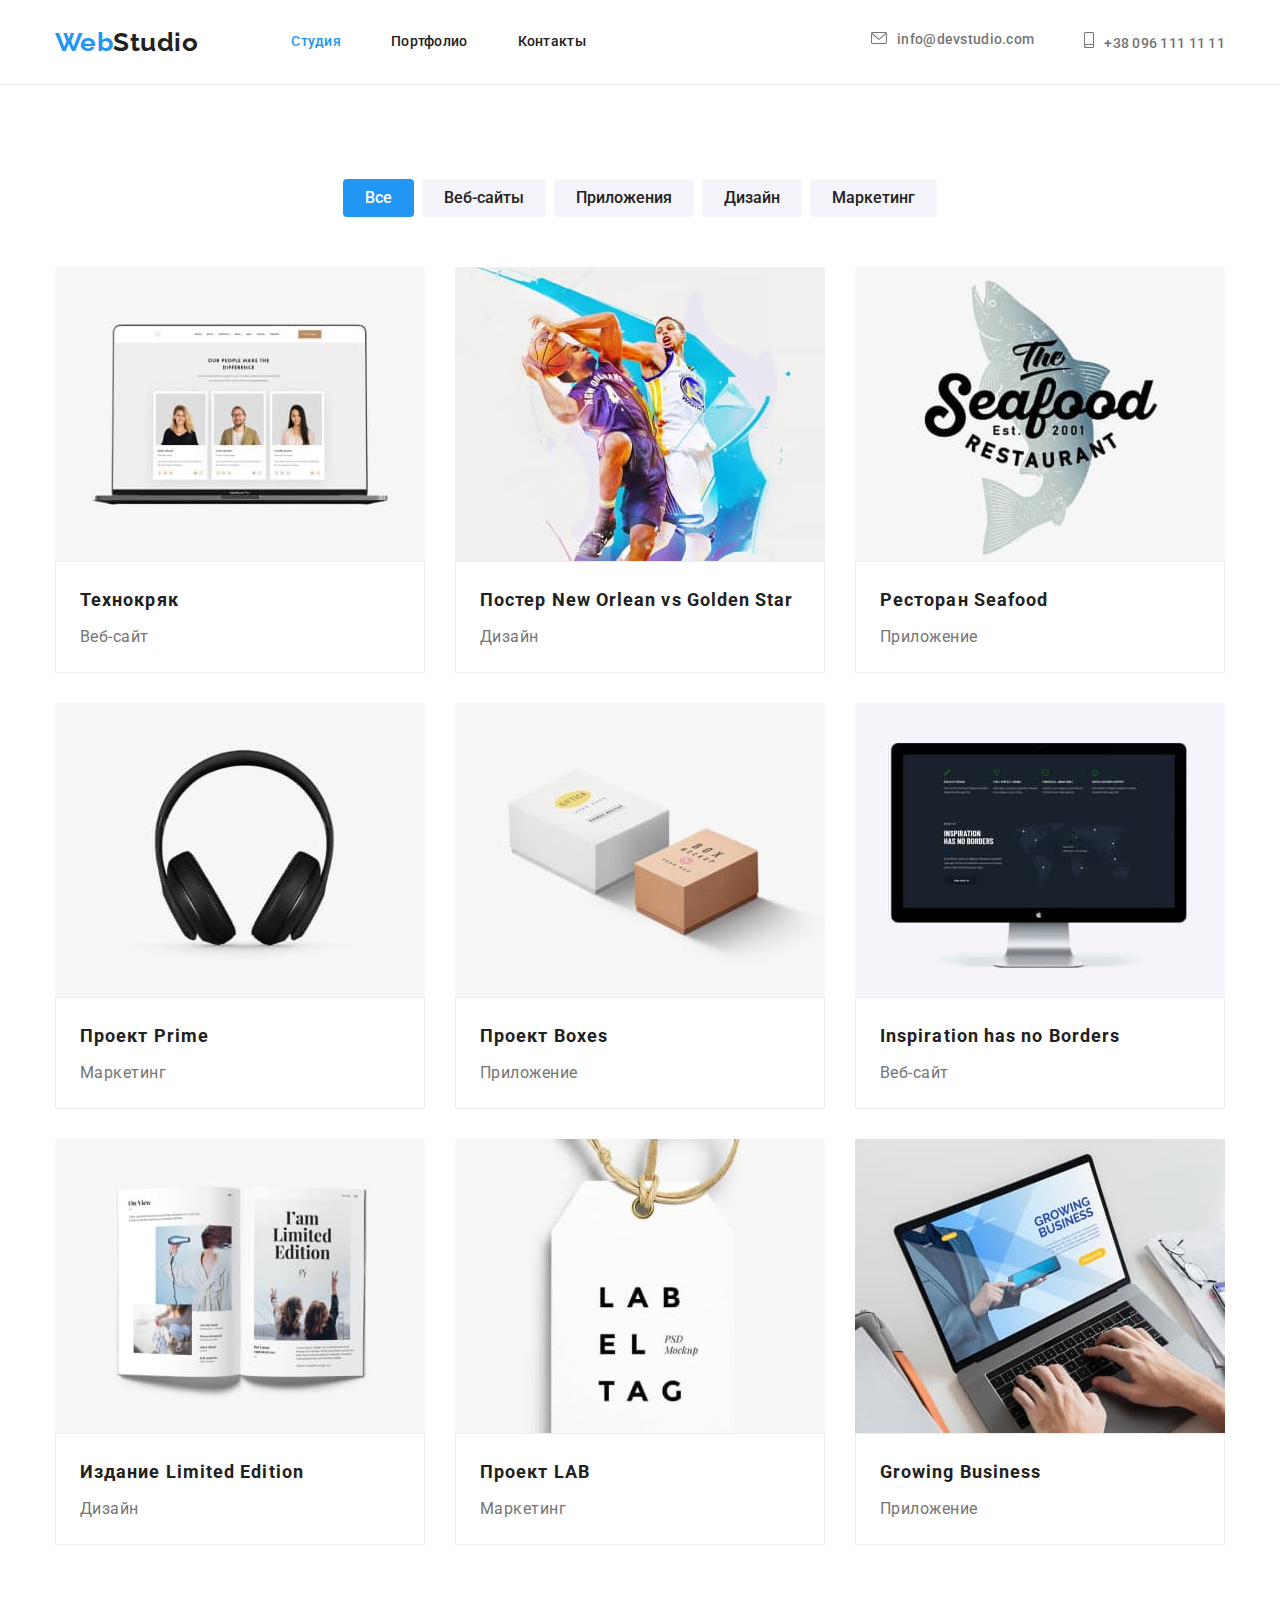
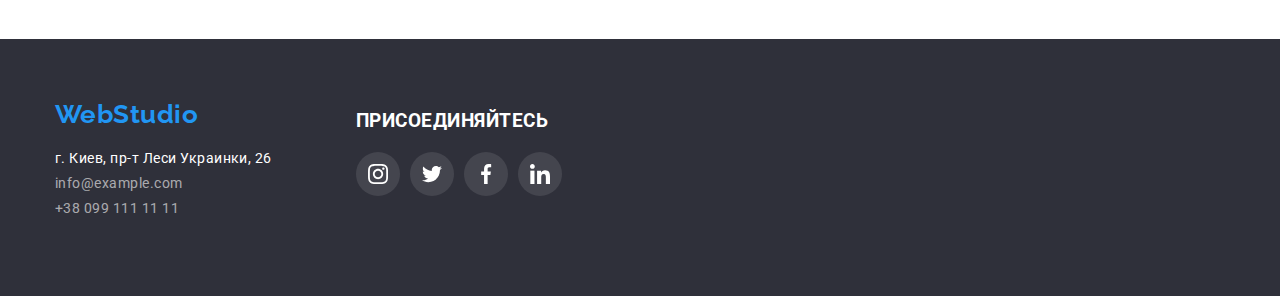
==== commit f834abc6: "з третьої правки" ====
--- a/portfolio.html
+++ b/portfolio.html
@@ -17,30 +17,30 @@
 <body>
 
     <header>
-            <div class="container container-header">
-                <a href="./index.html" class="logo"> <span class="blue-part">Web</span>Studio</a>
-                <nav class="nav">
-                    <ul class="site-nav">
-                        <li class="nav-item"><a href="./index.html" class="link">Студия</a></li>
-                        <li class="nav-item"><a href="./portfolio.html" class="link current ">Портфолио</a></li>
-                        <li class="nav-item"><a href="" class="link ">Контакты</a></li>
-    
-                    </ul>
-                </nav>
-                    <ul class="site-link">
-                        <li class="connection-item"><a href="mailto:info@devstudio.com" class="link"><svg
-                                    class="connection-icon" width="16px" height="12px">
-                                    <use href="./images/icons&BG/icons.svg#icon-envelope"></use>
-                                </svg>info@devstudio.com</a></li>
-                        <li class="connection-item"><a href="tel:+380961111111" class="link ">
-                                <svg class="connection-icon" width="10px" height="16px">
-                                    <use href="./images/icons&BG/icons.svg#icon-smartphone"></use>
-                                </svg>+38 096 111 11 11</a></li>
-                    </ul>
-            </div>         
-              
-    
-
+    
+        <div class="container container-header">
+            <a href="./index.html" class="logo"> Web<span class="logo-black">Studio</span></a>
+            <nav class="nav">
+                <ul class="site-nav">
+                    <li class="nav-item"><a href="./index.html" class="link current">Студия</a></li>
+                    <li class="nav-item"><a href="./portfolio.html" class="link ">Портфолио</a></li>
+                    <li class="nav-item"><a href="" class="link ">Контакты</a></li>
+    
+                </ul>
+            </nav>
+    
+            <ul class="site-link">
+                <li class="connection-item"><a href="mailto:info@devstudio.com" class="link"><svg class="connection-icon"
+                            width="16px" height="12px">
+                            <use href="./images/icons&BG/icons.svg#icon-envelope"></use>
+                        </svg>info@devstudio.com</a></li>
+                <li class="connection-item"><a href="tel:+380961111111" class="link ">
+                        <svg class="connection-icon" width="10px" height="16px">
+                            <use href="./images/icons&BG/icons.svg#icon-smartphone"></use>
+                        </svg>+38 096 111 11 11</a></li>
+            </ul>
+        </div>
+    
     </header>
    <main>
        <h1 class="visually-hidden"> портфолио вебстудии</h1>
@@ -58,58 +58,99 @@
             
             
             <ul class="exampls card-set">
-                <li class="one-exampl"> <a href="" class="link"><img src="./images/img(1)(1).jpg" alt="Технокряк" width="370">
+                <li class="one-exampl"> <a href="" class="link"><img src="./images/img(1)(1).jpg" alt="Технокряк" width="370"></a>
+                    <div class="exampl-wrap">
                         <h3 class="title">Технокряк</h3>
                         <p class="kind">Веб-сайт</p>
-                    </a>
-            
-                </li>
-                <li  class="one-exampl"><a href="" class="link"> <img src="./images/img(2)1.jpg" alt="Постер New Orlean vs Golden Star" width="370">
+                    </div>
+            
+            
+                </li>
+                <li class="one-exampl"><a href="" class="link"> <img src="./images/img(2)1.jpg"
+                            alt="Постер New Orlean vs Golden Star" width="370"></a>
+                    <div class="exampl-wrap">
                         <h3 class="title">Постер New Orlean vs Golden Star </h3>
                         <p class="kind">Дизайн</p>
-                    </a>
-            
-                </li>
-                <li class="one-exampl"><a href="" class="link"> <img src="./images/img(3)(1).jpg" alt="Ресторан Seafood" width="370">
+                    </div>
+            
+            
+                </li>
+                <li class="one-exampl"><a href="" class="link">
+                        <img src="./images/img(3)(1).jpg" alt="Ресторан Seafood" width="370"></a>
+                    <div class="exampl-wrap">
                         <h3 class="title">Ресторан Seafood</h3>
                         <p class="kind">Приложение</p>
-                    </a>
-            
-                </li>
-                <li class="one-exampl"><a href="" class="link"><img src="./images/img(4)(1).jpg" alt="Проект Prime" width="370">
+                    </div>
+            
+            
+            
+            
+                </li>
+                <li class="one-exampl">
+                    <a href="" class="link">
+                        <img src="./images/img(4)(1).jpg" alt="Проект Prime" width="370"></a>
+                    <div class="exampl-wrap">
                         <h3 class="title">Проект Prime</h3>
                         <p class="kind">Маркетинг</p>
-                    </a>
-            
-                </li>
-                <li class="one-exampl"><a href="" class="link"><img src="./images/img(5)(1).jpg" alt="Проект Boxes" width="370">
+                    </div>
+            
+            
+            
+                </li>
+                <li class="one-exampl">
+                    <a href="" class="link">
+                        <img src="./images/img(5)(1).jpg" alt="Проект Boxes" width="370"> </a>
+                    <div class="exampl-wrap">
                         <h3 class="title">Проект Boxes</h3>
                         <p class="kind">Приложение</p>
-                    </a>
-            
-                </li>
-                <li class="one-exampl"><a href="" class="link"><img src="./images/img(6)(1).jpg" alt="Inspiration has no Borders" width="370">
+                    </div>
+            
+            
+            
+            
+                </li>
+                <li class="one-exampl">
+                    <a href="" class="link">
+                        <img src="./images/img(6)(1).jpg" alt="Inspiration has no Borders" width="370"></a>
+                    <div class="exampl-wrap">
                         <h3 class="title">Inspiration has no Borders</h3>
                         <p class="kind">Веб-сайт</p>
-                    </a>
-            
-                </li>
-                <li class="one-exampl"><a href="" class="link"><img src="./images/img(7)(1).jpg" alt="Издание Limited Edition" width="370">
+                    </div>
+            
+            
+            
+                </li>
+                <li class="one-exampl">
+                    <a href="" class="link">
+                        <img src="./images/img(7)(1).jpg" alt="Издание Limited Edition" width="370"> </a>
+                    <div class="exampl-wrap">
                         <h3 class="title">Издание Limited Edition</h3>
                         <p class="kind">Дизайн</p>
-                    </a>
-            
-                </li>
-                <li class="one-exampl"><a href="" class="link"><img src="./images/img(8)(1).jpg" alt="Проект LAB" width="370">
+                    </div>
+            
+            
+            
+                </li>
+                <li class="one-exampl">
+                    <a href="" class="link">
+                        <img src="./images/img(8)(1).jpg" alt="Проект LAB" width="370"> </a>
+                    <div class="exampl-wrap">
                         <h3 class="title">Проект LAB</h3>
                         <p class="kind">Маркетинг</p>
-                    </a>
-            
-                </li>
-                <li class="one-exampl"><a href="" class="link"><img src="./images/img(9)(1).jpg" alt="Growing Business" width="370">
+                    </div>
+            
+            
+            
+                </li>
+                <li class="one-exampl">
+                    <a href="" class="link">
+                        <img src="./images/img(9)(1).jpg" alt="Growing Business" width="370"></a>
+                    <div class="exampl-wrap">
                         <h3 class="title">Growing Business</h3>
                         <p class="kind">Приложение</p>
-                    </a>
+                    </div>
+            
+            
             
                 </li>
             </ul>
--- a/css/styles.css
+++ b/css/styles.css
@@ -91,11 +91,12 @@
 
 .link {
     text-decoration: none;
+    color: currentColor;
 }
 
 .section {
-
     padding-top: 94px;
+    padding-bottom: 94px;
 }
 
 /* heder */
@@ -117,29 +118,31 @@
 }
 
 .logo {
+
+    font-family: 'Raleway', sans-serif;
+    font-weight: 700;
+    font-size: 26px;
+    line-height: 1.19;
+    color: var(--accent-color);
+    text-decoration: none;
+}
+
+header .logo {
     margin-right: 93px;
-    
-   
-
-    font-family: 'Raleway', sans-serif;
-        font-weight: 700;
-        font-size: 26px;
-        line-height: 1.19;
-        color: var(--section-title-color);
-        text-decoration: none;
-}
-.logo .blue-part,
-.footer-logo .blue-part {
-    color: var(--accent-color);
-}
-
-.footer-logo {
-    font-family: 'Raleway', sans-serif;
-        font-weight: 700;
-        font-size: 26px;
-        line-height: 1, 19;
-        color: var(--white-color);
-        text-decoration: none;
+}
+
+.footer .logo {
+    margin-bottom: 20px;
+    display: block;
+}
+
+
+.logo-white {
+    color: var(--white-color);
+}
+
+.logo-black {
+    color: var(--section-title-color);
 }
 
 /* site naw */
@@ -181,7 +184,7 @@
 }
 
 .site-link {
-    margin-left: 285px;
+    margin-left: auto;
 }
 
 
@@ -189,10 +192,10 @@
 color: var(--primary-text-color);
 }
 
-.connection-item .link:hover,
+.site-link .link:hover,
 .site-link .link:focus {
-color:var(--accent-color);
-} 
+    color: var(--accent-color);
+}
 
 
 
@@ -239,9 +242,10 @@
            font-weight: 900;
         font-size: 44px;
         line-height: 1.36;
-        margin: 0 auto;
-
-    max-width: 696px;    
+        margin-left: auto;
+        margin-right: auto;
+    
+        max-width: 696px;
      
 }
        
@@ -249,7 +253,7 @@
 .hero .hero-button {
     display: block;
     height: 50px;
-    width: 200;
+    min-width: 200px;
     margin: 0 auto;
     padding: 10px  34px;
         border-radius: 4px;
@@ -261,7 +265,7 @@
         background-color: #2196F3; 
 
         cursor: pointer; 
-        margin-top: 30px;  
+   
 }
 
 
@@ -283,19 +287,15 @@
 
  /* перша секція */
 
-.preferences:not(:last-child) {
-    margin-right: 30px;
-}
-
-
- .preferences-list {
-    display: flex;
- }
- 
- .section-preferences {
-
- 
- }
+  .section-preferences {
+    padding-bottom: 0;
+  }
+
+
+  .preferences {
+      flex-basis: calc((100% - 90px) / 4);
+  }
+
 
  .container-preferences {
 
@@ -317,8 +317,6 @@
 
 
 .preferences-title {
-    height: 16px;
-    width: 270px;
     margin-bottom: 10px;
         font-weight: 700;
         font-size: 14px;
@@ -326,8 +324,7 @@
         color: var(--section-title-color)
 }
 .preferences-text {
-    height: 75px;
-    width: 270px;
+
         font-size: 14px;
         line-height: 1.71;
  }
@@ -348,67 +345,42 @@
 
  /* -----------WORKS--------- */
 
-.works {
- margin-bottom: 94px;
-}
-
-
-.works-list {
-     display: flex;
-
-}
-
-.works-foto:not(:last-child) {
-     margin-right: 30px;
-     
-}
-
-.works-title {
-    width: 376;
-
-}
+
+
+.works-foto {
+    flex-basis: calc((100% - 60px) / 3);
+
+}
+
+
 
 
 
 /* наша команда */
 
 .co-worker {
-    width: 270px;
+    flex-basis: calc((100% - 90px) / 4);
     background-color: var(--white-color);
     border-bottom-right-radius: 4px;
     border-bottom-left-radius: 4px;
     box-shadow: 0px 2px 1px 0px #00000033;
-    
-        box-shadow: 0px 1px 1px 0px #00000024;
-    
-        box-shadow: 0px 1px 3px 0px #0000001F;;
-
-}
-
-
-
-.co-worker:not(:last-child) {
-    margin-right: 30px;
-}
-
-.team-list {
- display: flex;
-}
-
-.team-container {
-
-   padding-bottom: 94px;
+
+    box-shadow: 0px 1px 1px 0px #00000024;
+
+    box-shadow: 0px 1px 3px 0px #0000001F;
+    ;
 
 }
 
 .our-team {
 background: #F5F4FA;
-
-}
+}
+
 
 .co-worker-info {
-    margin-bottom: 30px;
-    margin-top: 30px;
+    padding-top: 30px;
+    padding-bottom: 30px;
+    text-align: center;
 }
 
 .name {
@@ -416,7 +388,7 @@
         font-size: 16px;
         line-height: 1.17;
         margin-bottom: 10px;
-        text-align: center;
+
 
 }
 
@@ -424,7 +396,7 @@
         font-size: 16px;
         line-height: 1.17;
         margin-bottom: 16px;
-        text-align: center;
+
 
 }
 
@@ -611,16 +583,13 @@
  
 /* filter button */
 
-.portfolio-cnt {
-   margin-bottom: 94px;
-
-}
+
 
 .filter {
     display: flex;
     margin: 0 auto;
     justify-content: center;
-    flex-basis: calc((100%-30px)3);
+    margin-bottom: 50px;
 }
 
 .card-set {
@@ -638,7 +607,7 @@
     padding: 6px 22px;
     border: 0;
     border-radius: 4px;
-    margin-bottom: 50px;
+
 
 
     font-weight: 500;
@@ -665,12 +634,15 @@
  
  /* приклади */
 
- .one-exampl {
-     border: 1px solid #EEEEEE;
-     width: 370px;
+.one-exampl {
+
+    flex-basis: calc((100% - 60px) / 3);
      
  }
 
+  .exampl-wrap {
+      border: 1px solid #EEEEEE;
+  }
 
  .one-exampl:hover,
  .one-exampl:focus {
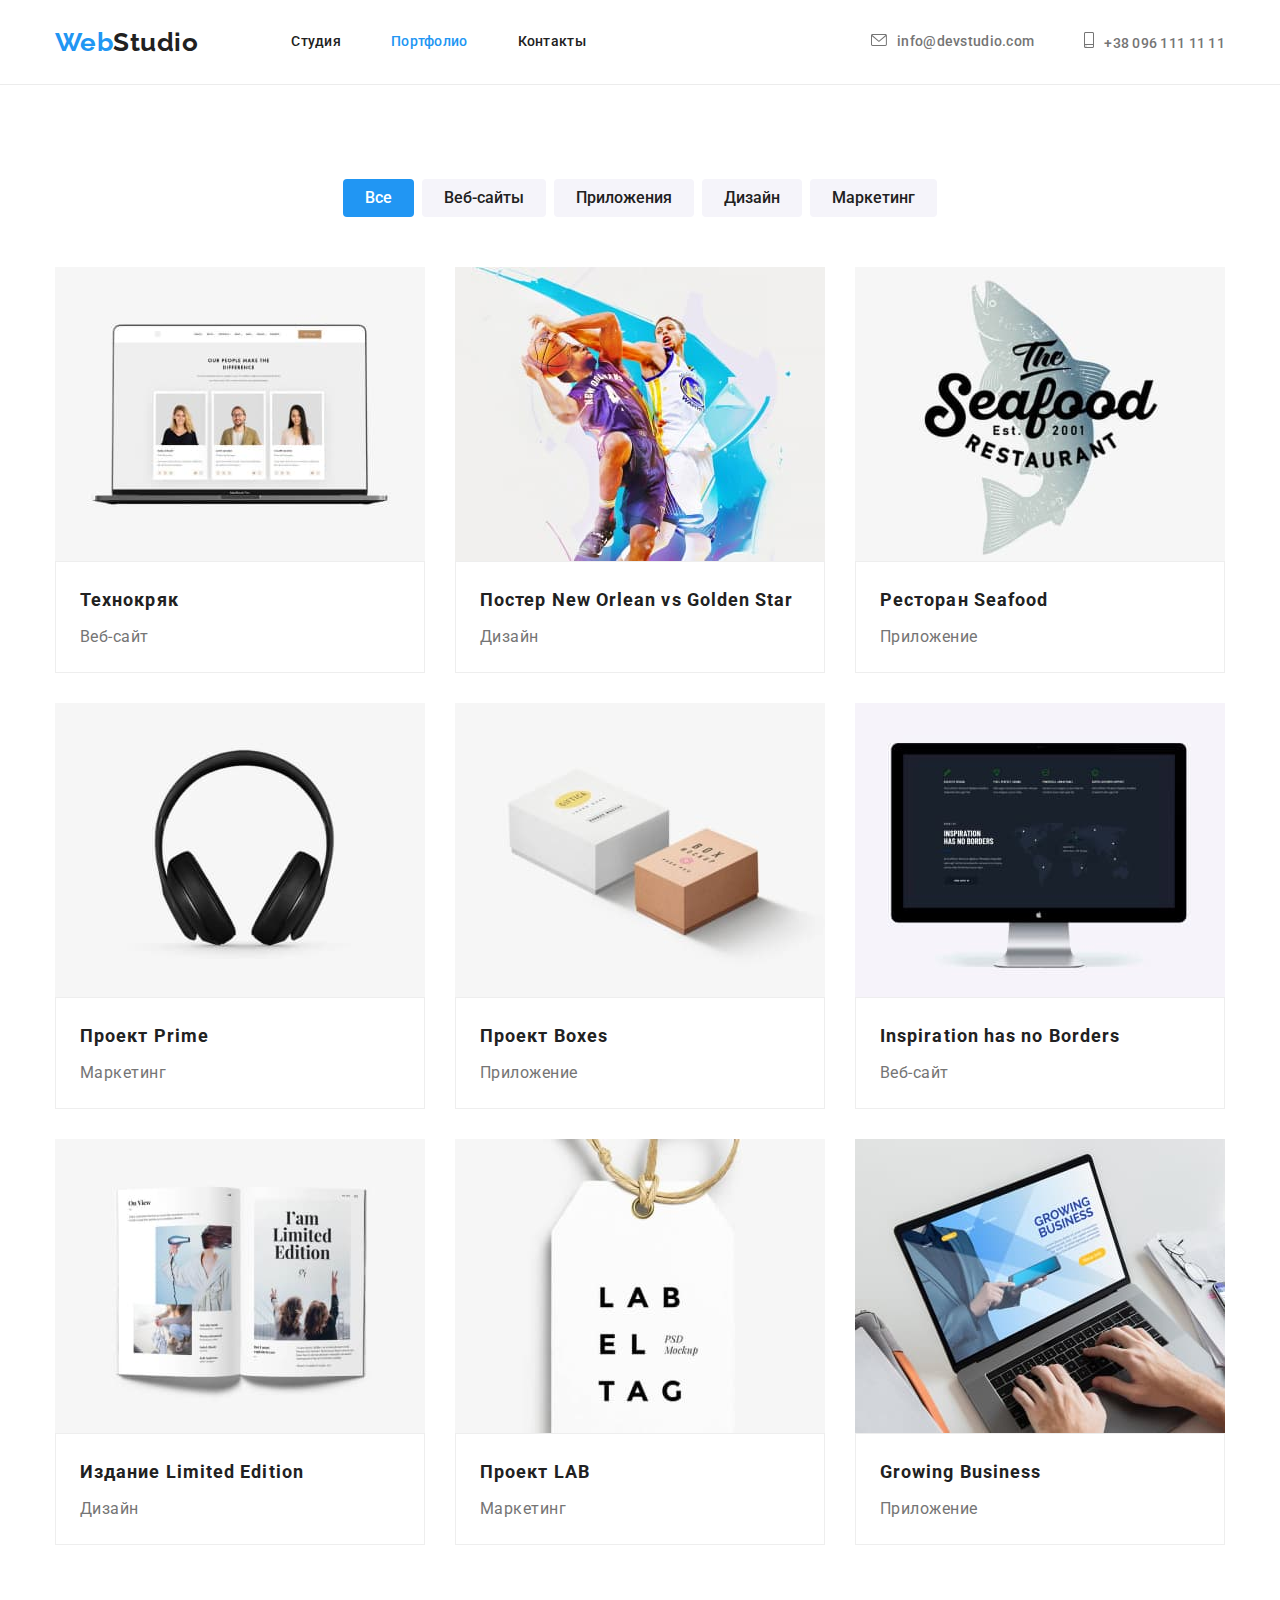
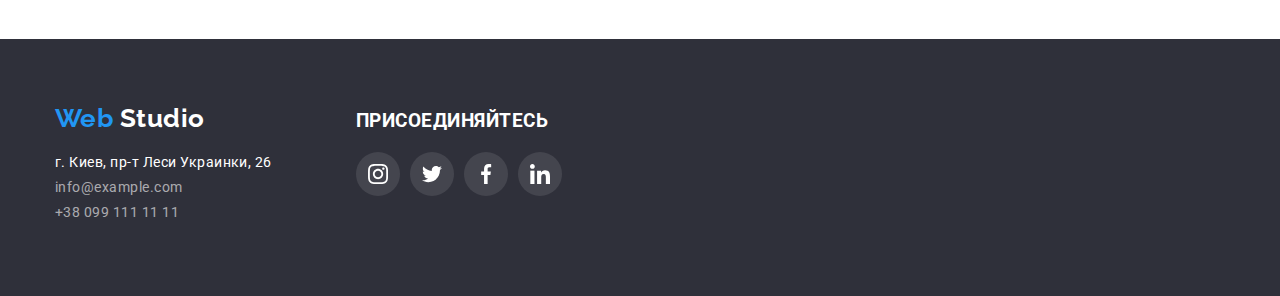
==== commit 850eeaed: "шо знав" ====
--- a/portfolio.html
+++ b/portfolio.html
@@ -22,8 +22,8 @@
             <a href="./index.html" class="logo"> Web<span class="logo-black">Studio</span></a>
             <nav class="nav">
                 <ul class="site-nav">
-                    <li class="nav-item"><a href="./index.html" class="link current">Студия</a></li>
-                    <li class="nav-item"><a href="./portfolio.html" class="link ">Портфолио</a></li>
+                    <li class="nav-item"><a href="./index.html" class="link ">Студия</a></li>
+                    <li class="nav-item"><a href="./portfolio.html" class="link current">Портфолио</a></li>
                     <li class="nav-item"><a href="" class="link ">Контакты</a></li>
     
                 </ul>
@@ -58,98 +58,100 @@
             
             
             <ul class="exampls card-set">
-                <li class="one-exampl"> <a href="" class="link"><img src="./images/img(1)(1).jpg" alt="Технокряк" width="370"></a>
+                <li class="one-exampl"> 
+                    <a href="" class="link"><img src="./images/img(1)(1).jpg" alt="Технокряк" width="370">
                     <div class="exampl-wrap">
                         <h3 class="title">Технокряк</h3>
                         <p class="kind">Веб-сайт</p>
                     </div>
-            
-            
-                </li>
-                <li class="one-exampl"><a href="" class="link"> <img src="./images/img(2)1.jpg"
-                            alt="Постер New Orlean vs Golden Star" width="370"></a>
+               </a>
+            
+                </li>
+                <li class="one-exampl">
+                    <a href="" class="link"> <img src="./images/img(2)1.jpg"
+                            alt="Постер New Orlean vs Golden Star" width="370">
                     <div class="exampl-wrap">
                         <h3 class="title">Постер New Orlean vs Golden Star </h3>
                         <p class="kind">Дизайн</p>
                     </div>
             
-            
+            </a>
                 </li>
                 <li class="one-exampl"><a href="" class="link">
-                        <img src="./images/img(3)(1).jpg" alt="Ресторан Seafood" width="370"></a>
+                        <img src="./images/img(3)(1).jpg" alt="Ресторан Seafood" width="370">
                     <div class="exampl-wrap">
                         <h3 class="title">Ресторан Seafood</h3>
                         <p class="kind">Приложение</p>
                     </div>
             
-            
-            
-            
-                </li>
-                <li class="one-exampl">
-                    <a href="" class="link">
-                        <img src="./images/img(4)(1).jpg" alt="Проект Prime" width="370"></a>
+            </a>
+            
+            
+                </li>
+                <li class="one-exampl">
+                    <a href="" class="link">
+                        <img src="./images/img(4)(1).jpg" alt="Проект Prime" width="370">
                     <div class="exampl-wrap">
                         <h3 class="title">Проект Prime</h3>
                         <p class="kind">Маркетинг</p>
                     </div>
             
-            
-            
-                </li>
-                <li class="one-exampl">
-                    <a href="" class="link">
-                        <img src="./images/img(5)(1).jpg" alt="Проект Boxes" width="370"> </a>
+            </a>
+            
+                </li>
+                <li class="one-exampl">
+                    <a href="" class="link">
+                        <img src="./images/img(5)(1).jpg" alt="Проект Boxes" width="370"> 
                     <div class="exampl-wrap">
                         <h3 class="title">Проект Boxes</h3>
                         <p class="kind">Приложение</p>
                     </div>
-            
-            
-            
-            
-                </li>
-                <li class="one-exampl">
-                    <a href="" class="link">
-                        <img src="./images/img(6)(1).jpg" alt="Inspiration has no Borders" width="370"></a>
+            </a>
+            
+            
+            
+                </li>
+                <li class="one-exampl">
+                    <a href="" class="link">
+                        <img src="./images/img(6)(1).jpg" alt="Inspiration has no Borders" width="370">
                     <div class="exampl-wrap">
                         <h3 class="title">Inspiration has no Borders</h3>
                         <p class="kind">Веб-сайт</p>
                     </div>
             
-            
-            
-                </li>
-                <li class="one-exampl">
-                    <a href="" class="link">
-                        <img src="./images/img(7)(1).jpg" alt="Издание Limited Edition" width="370"> </a>
+            </a>
+            
+                </li>
+                <li class="one-exampl">
+                    <a href="" class="link">
+                        <img src="./images/img(7)(1).jpg" alt="Издание Limited Edition" width="370"> 
                     <div class="exampl-wrap">
                         <h3 class="title">Издание Limited Edition</h3>
                         <p class="kind">Дизайн</p>
                     </div>
-            
-            
-            
-                </li>
-                <li class="one-exampl">
-                    <a href="" class="link">
-                        <img src="./images/img(8)(1).jpg" alt="Проект LAB" width="370"> </a>
+            </a>
+            
+            
+                </li>
+                <li class="one-exampl">
+                    <a href="" class="link">
+                        <img src="./images/img(8)(1).jpg" alt="Проект LAB" width="370"> 
                     <div class="exampl-wrap">
                         <h3 class="title">Проект LAB</h3>
                         <p class="kind">Маркетинг</p>
                     </div>
-            
-            
-            
-                </li>
-                <li class="one-exampl">
-                    <a href="" class="link">
-                        <img src="./images/img(9)(1).jpg" alt="Growing Business" width="370"></a>
+            </a>
+            
+            
+                </li>
+                <li class="one-exampl">
+                    <a href="" class="link">
+                        <img src="./images/img(9)(1).jpg" alt="Growing Business" width="370">
                     <div class="exampl-wrap">
                         <h3 class="title">Growing Business</h3>
                         <p class="kind">Приложение</p>
                     </div>
-            
+            </a>
             
             
                 </li>
@@ -163,7 +165,7 @@
 <footer class="footer">
     <div class="footer-containers container">
         <div class=" footer-container">
-            <a href="./index.html" class="footer-logo logo"> <span class="blue-part">Web</span>Studio</a>
+            <a href="./index.html" class="footer-logo logo">Web <span class="logo-white">Studio</span></a>
             <address class="address">
                 <p class="kuyiv-address">г. Киев, пр-т Леси Украинки, 26</p>
                 <a href="mailto:info@example.com" class="link">info@example.com</a>
--- a/css/styles.css
+++ b/css/styles.css
@@ -184,6 +184,9 @@
 }
 
 .site-link {
+    
+ align-items: center;
+   
     margin-left: auto;
 }
 
@@ -207,7 +210,7 @@
         line-height: 1.14;
         letter-spacing: 0.02em; 
          display: flex;
-
+ align-items: center;
 
 }
 /* хедер закрито */
@@ -218,15 +221,11 @@
 
 /* герой */
 
-.hero .container{
-
- /* margin-bottom: ; */
-
-}
+
 
 .hero {
     background-image:linear-gradient(rgba(47, 48, 58, 0.4), rgba(47, 48, 58, 0.4)), url(../images/icons&BG/Img-bg-hero.jpg);
-    background-position: center;
+   min-width: 1600px;
     background-repeat: no-repeat;
     background-position: center;
     padding-top: 200px;
@@ -251,10 +250,8 @@
        
 /* button */
 .hero .hero-button {
-    display: block;
-    height: 50px;
+    
     min-width: 200px;
-    margin: 0 auto;
     padding: 10px  34px;
         border-radius: 4px;
         font-family: inherit;
@@ -363,12 +360,7 @@
     background-color: var(--white-color);
     border-bottom-right-radius: 4px;
     border-bottom-left-radius: 4px;
-    box-shadow: 0px 2px 1px 0px #00000033;
-
-    box-shadow: 0px 1px 1px 0px #00000024;
-
-    box-shadow: 0px 1px 3px 0px #0000001F;
-    ;
+    box-shadow: 0px 1px 3px rgba(0, 0, 0, 0.12), 0px 1px 1px rgba(0, 0, 0, 0.14), 0px 2px 1px rgba(0, 0, 0, 0.2);
 
 }
 
@@ -411,24 +403,14 @@
 }
 
 .customers-container {
-    padding-top: 94px;
-    padding-bottom: 94px;
-
-}
-
-
-
-
-
-.customer {
-    width: 170px;
-    height: 92px;
-    border: 1px solid #AFB1B8;
-        border-radius: 4px;
-        align-content: center;
-    justify-content: center;
-    display: flex;
-}
+ 
+}
+
+
+
+
+
+
 
 .customer:not(:last-child) {
     margin-right: 30px;
@@ -438,34 +420,42 @@
 .customer-list {
     
     display: flex;
-    
+    align-items: baseline;
 }
 
 
 .customer:hover,
 .customer:focus
  {
-    border: 1px solid var(--accent-color);
+     color: var(--accent-color);
+  
 }
 
 .customer-link:hover,
 .customer-link:focus {
-    color: var(--accent-color);
-    border: var(--accent-color);
+    color: inherit;
+    border-color: var(--accent-color);
+    /* color: var(--accent-color);
+    border: var(--accent-color); */
 }
 
 .customer-link {
-    
+    width: 170px;
+        height: 92px;
+        border: 1px solid #AFB1B8;
+        border-radius: 4px;
+    
+    display: flex;
     align-items: center;
     
         justify-content: center;
-        display: flex;
+        
     color: var(--icon-silver--);
 }
 
 .customer-icon {
    
-   
+   position: absolute;
     fill: currentColor;
 }
 
@@ -501,30 +491,24 @@
 
 .footer-containers {
     display: flex;
-}
-
-
-
-.footer-container {
-    width: 231px;
-    padding-bottom: 60px;
-    padding-top: 60px;
-    margin-right: 70px;
-}
+    align-items: baseline;
+}
+
+
+
+
 
 .footer {
     background: #2F303A;
     display: flex;
 }
 
-.address {
-    margin-top: 20px;
-    color: #ffffff;
-}
 
 .kuyiv-address {
     margin-bottom: 9px;
     font-style: normal;
+     margin-top: 20px;
+    color: #ffffff;
 }
 
 .address .link {
@@ -550,6 +534,7 @@
 .join-container {
     margin-bottom: 100px;
     margin-top: 72px;
+    margin-left: 70px;
 }
 
 
@@ -619,12 +604,7 @@
 }
 .filter-button:hover,
 .filter-button:focus {
-    box-shadow: 0px 2px 2px 0px #0000001F;
-    
-        box-shadow: 0px 1px 2px 0px #00000014;
-    
-        box-shadow: 0px 3px 1px 0px #0000001A;
-
+    box-shadow: 0px 3px 1px rgba(0, 0, 0, 0.1), 0px 1px 2px rgba(0, 0, 0, 0.08), 0px 2px 2px rgba(0, 0, 0, 0.12);
     font-family: inherit;
 
     color: var(--white-color);
@@ -641,34 +621,32 @@
  }
 
   .exampl-wrap {
+      padding: 20px 24px;
+      border-top: 0;
       border: 1px solid #EEEEEE;
   }
 
  .one-exampl:hover,
  .one-exampl:focus {
-    box-shadow: 1px 4px 6px 0px #00000029;
-    
-        box-shadow: 0px 4px 4px 0px #0000000F;
-    
-        box-shadow: 0px 1px 1px 0px #0000001F;
+    box-shadow: 0px 1px 1px rgba(0, 0, 0, 0.12), 0px 4px 4px rgba(0, 0, 0, 0.06), 1px 4px 6px rgba(0, 0, 0, 0.16);
  }
 
 
 .exampls .title {
-    padding: 0 0 0 24px;
+    
     font-weight: 700;
         font-size: 18px;
         line-height: 2;
         letter-spacing: 0.06em;
-        margin-top: 20px;
+        
 } 
 
 .exampls .kind {
-    padding: 0 0 0 24px;
+    
         font-size: 16px;
         line-height: 1.87;
         color: var(--primary-text-color);
-        margin-bottom: 20px;
+       
         margin-top: 4px;
 }
 
@@ -725,7 +703,7 @@
 .co-worker-soc-list {
     display: flex;
     justify-content: center;
-    margin-bottom: 30px; 
+   
 }
 
 .co-worker-soc-item:not(:last-child) {
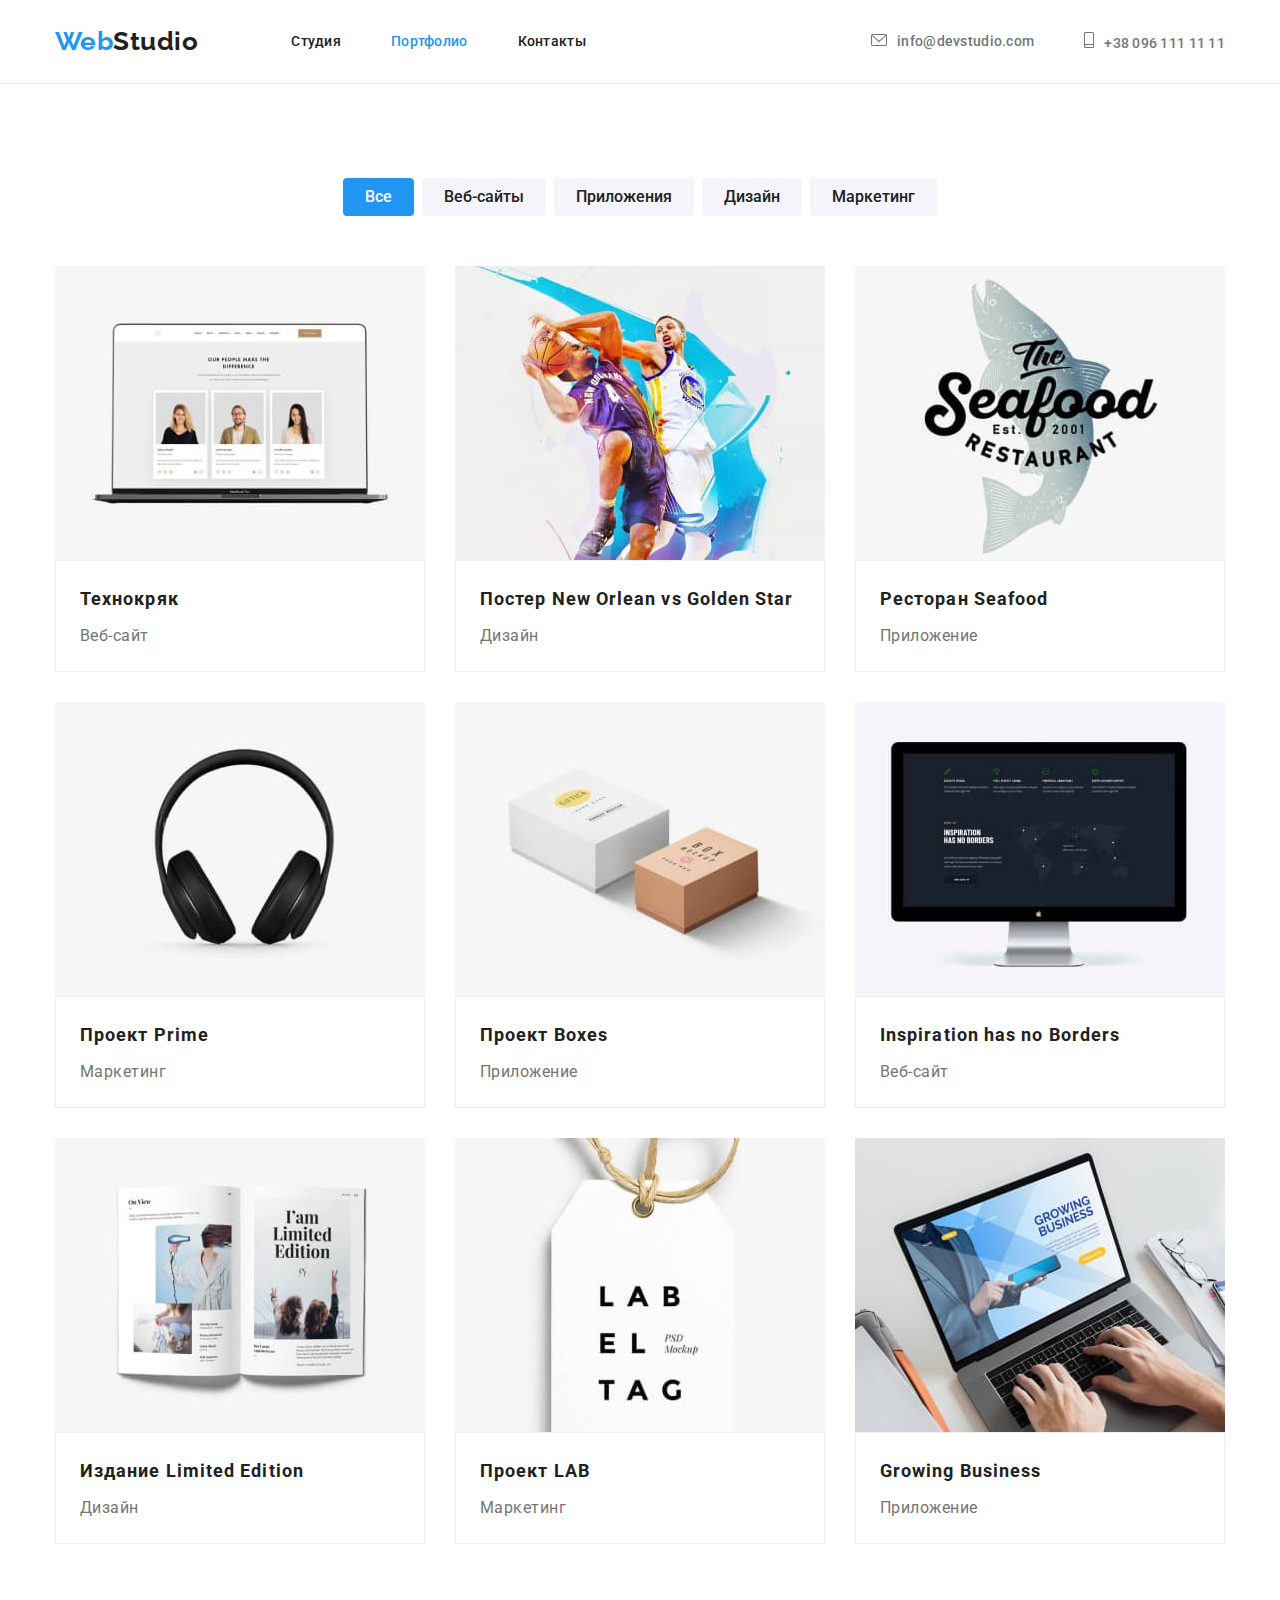
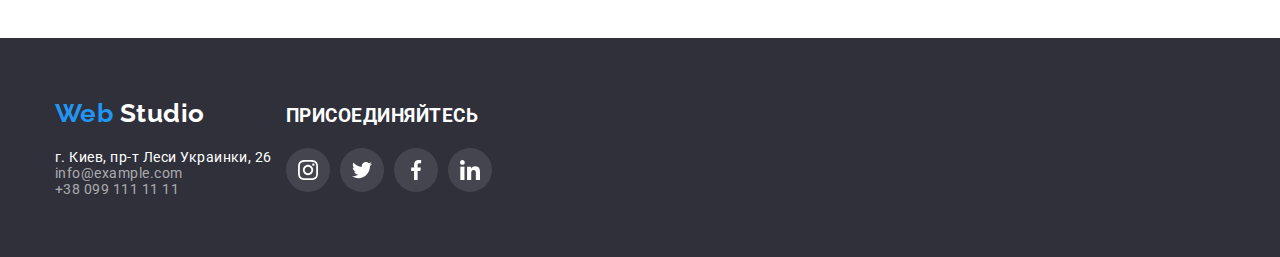
==== commit cac2e2a8: "правильна робота" ====
--- a/portfolio.html
+++ b/portfolio.html
@@ -59,7 +59,7 @@
             
             <ul class="exampls card-set">
                 <li class="one-exampl"> 
-                    <a href="" class="link"><img src="./images/img(1)(1).jpg" alt="Технокряк" width="370">
+                    <a href="" class="link exampl-link"><img src="./images/img(1)(1).jpg" alt="Технокряк" width="370">
                     <div class="exampl-wrap">
                         <h3 class="title">Технокряк</h3>
                         <p class="kind">Веб-сайт</p>
@@ -68,7 +68,7 @@
             
                 </li>
                 <li class="one-exampl">
-                    <a href="" class="link"> <img src="./images/img(2)1.jpg"
+                    <a href="" class="link exampl-link"> <img src="./images/img(2)1.jpg"
                             alt="Постер New Orlean vs Golden Star" width="370">
                     <div class="exampl-wrap">
                         <h3 class="title">Постер New Orlean vs Golden Star </h3>
@@ -77,7 +77,7 @@
             
             </a>
                 </li>
-                <li class="one-exampl"><a href="" class="link">
+                <li class="one-exampl"><a href="" class="link exampl-link">
                         <img src="./images/img(3)(1).jpg" alt="Ресторан Seafood" width="370">
                     <div class="exampl-wrap">
                         <h3 class="title">Ресторан Seafood</h3>
@@ -89,7 +89,7 @@
             
                 </li>
                 <li class="one-exampl">
-                    <a href="" class="link">
+                    <a href="" class="link exampl-link">
                         <img src="./images/img(4)(1).jpg" alt="Проект Prime" width="370">
                     <div class="exampl-wrap">
                         <h3 class="title">Проект Prime</h3>
@@ -100,7 +100,7 @@
             
                 </li>
                 <li class="one-exampl">
-                    <a href="" class="link">
+                    <a href="" class="link exampl-link">
                         <img src="./images/img(5)(1).jpg" alt="Проект Boxes" width="370"> 
                     <div class="exampl-wrap">
                         <h3 class="title">Проект Boxes</h3>
@@ -112,7 +112,7 @@
             
                 </li>
                 <li class="one-exampl">
-                    <a href="" class="link">
+                    <a href="" class="link exampl-link">
                         <img src="./images/img(6)(1).jpg" alt="Inspiration has no Borders" width="370">
                     <div class="exampl-wrap">
                         <h3 class="title">Inspiration has no Borders</h3>
@@ -123,7 +123,7 @@
             
                 </li>
                 <li class="one-exampl">
-                    <a href="" class="link">
+                    <a href="" class="link exampl-link">
                         <img src="./images/img(7)(1).jpg" alt="Издание Limited Edition" width="370"> 
                     <div class="exampl-wrap">
                         <h3 class="title">Издание Limited Edition</h3>
@@ -133,8 +133,8 @@
             
             
                 </li>
-                <li class="one-exampl">
-                    <a href="" class="link">
+                <li class="one-exampl ">
+                    <a href="" class="link exampl-link">
                         <img src="./images/img(8)(1).jpg" alt="Проект LAB" width="370"> 
                     <div class="exampl-wrap">
                         <h3 class="title">Проект LAB</h3>
@@ -145,7 +145,7 @@
             
                 </li>
                 <li class="one-exampl">
-                    <a href="" class="link">
+                    <a href="" class="link exampl-link">
                         <img src="./images/img(9)(1).jpg" alt="Growing Business" width="370">
                     <div class="exampl-wrap">
                         <h3 class="title">Growing Business</h3>
--- a/css/styles.css
+++ b/css/styles.css
@@ -207,7 +207,7 @@
 .site-nav {
         font-weight: 500;
         font-size: 14px;
-        line-height: 1.14;
+        line-height: 1.1;
         letter-spacing: 0.02em; 
          display: flex;
  align-items: center;
@@ -225,13 +225,13 @@
 
 .hero {
     background-image:linear-gradient(rgba(47, 48, 58, 0.4), rgba(47, 48, 58, 0.4)), url(../images/icons&BG/Img-bg-hero.jpg);
-   min-width: 1600px;
+    background-size: 1600px auto;
     background-repeat: no-repeat;
     background-position: center;
     padding-top: 200px;
     padding-bottom: 200px;
     text-align: center;
-   /* background: #2F303A; */
+
 }
 
     
@@ -294,10 +294,6 @@
   }
 
 
- .container-preferences {
-
- }
-
  .visually-hidden {
      position: absolute;
      width: 1px;
@@ -327,8 +323,7 @@
  }
 
  .pref-img  {
-     width: 270px;
-     height: 120px;
+
      padding: 25px 100px;
     background: #F5F4FA;
     margin-bottom: 30px;
@@ -370,8 +365,7 @@
 
 
 .co-worker-info {
-    padding-top: 30px;
-    padding-bottom: 30px;
+    padding: 30px;
     text-align: center;
 }
 
@@ -412,16 +406,13 @@
 
 
 
-.customer:not(:last-child) {
-    margin-right: 30px;
-}
-
-
-.customer-list {
-    
-    display: flex;
-    align-items: baseline;
-}
+.customer {
+    
+    flex-basis: calc((100% - 150px) / 6 );
+}
+
+
+
 
 
 .customer:hover,
@@ -433,14 +424,14 @@
 
 .customer-link:hover,
 .customer-link:focus {
-    color: inherit;
+    color:var(--accent-color);
     border-color: var(--accent-color);
     /* color: var(--accent-color);
     border: var(--accent-color); */
 }
 
 .customer-link {
-    width: 170px;
+    width: 100%;
         height: 92px;
         border: 1px solid #AFB1B8;
         border-radius: 4px;
@@ -500,12 +491,17 @@
 
 .footer {
     background: #2F303A;
-    display: flex;
+padding-bottom: 60px;
+padding-top: 60px;
+}
+
+.footer .master-soc {
+    color: var(--white-color);
+    background-color: rgba(255, 255, 255, 0.1);
 }
 
 
 .kuyiv-address {
-    margin-bottom: 9px;
     font-style: normal;
      margin-top: 20px;
     color: #ffffff;
@@ -518,9 +514,11 @@
     font-style: normal;
 }
 
-.tell-link {
-    margin-top: 9px;
-}
+ .adress-item:not(:last-child) {
+    margin-bottom: 9px;
+
+}
+
 
 .address-link .link,
 .address {
@@ -532,9 +530,8 @@
 }
 
 .join-container {
-    margin-bottom: 100px;
-    margin-top: 72px;
-    margin-left: 70px;
+
+ 
 }
 
 
@@ -552,6 +549,12 @@
 }
 
 
+.footer-item:not(:last-child){
+    margin-right: 70px;
+
+}
+
+
 
 
 
@@ -626,8 +629,8 @@
       border: 1px solid #EEEEEE;
   }
 
- .one-exampl:hover,
- .one-exampl:focus {
+ .one-exampl .link:hover,
+ .one-exampl .link:focus {
     box-shadow: 0px 1px 1px rgba(0, 0, 0, 0.12), 0px 4px 4px rgba(0, 0, 0, 0.06), 1px 4px 6px rgba(0, 0, 0, 0.16);
  }
 
@@ -665,8 +668,9 @@
 color: var(--white-color);
 }
 
-.exampls .title {
-
+.exampl-link {
+    display: flex;
+    flex-direction: column;
 }
 
 
